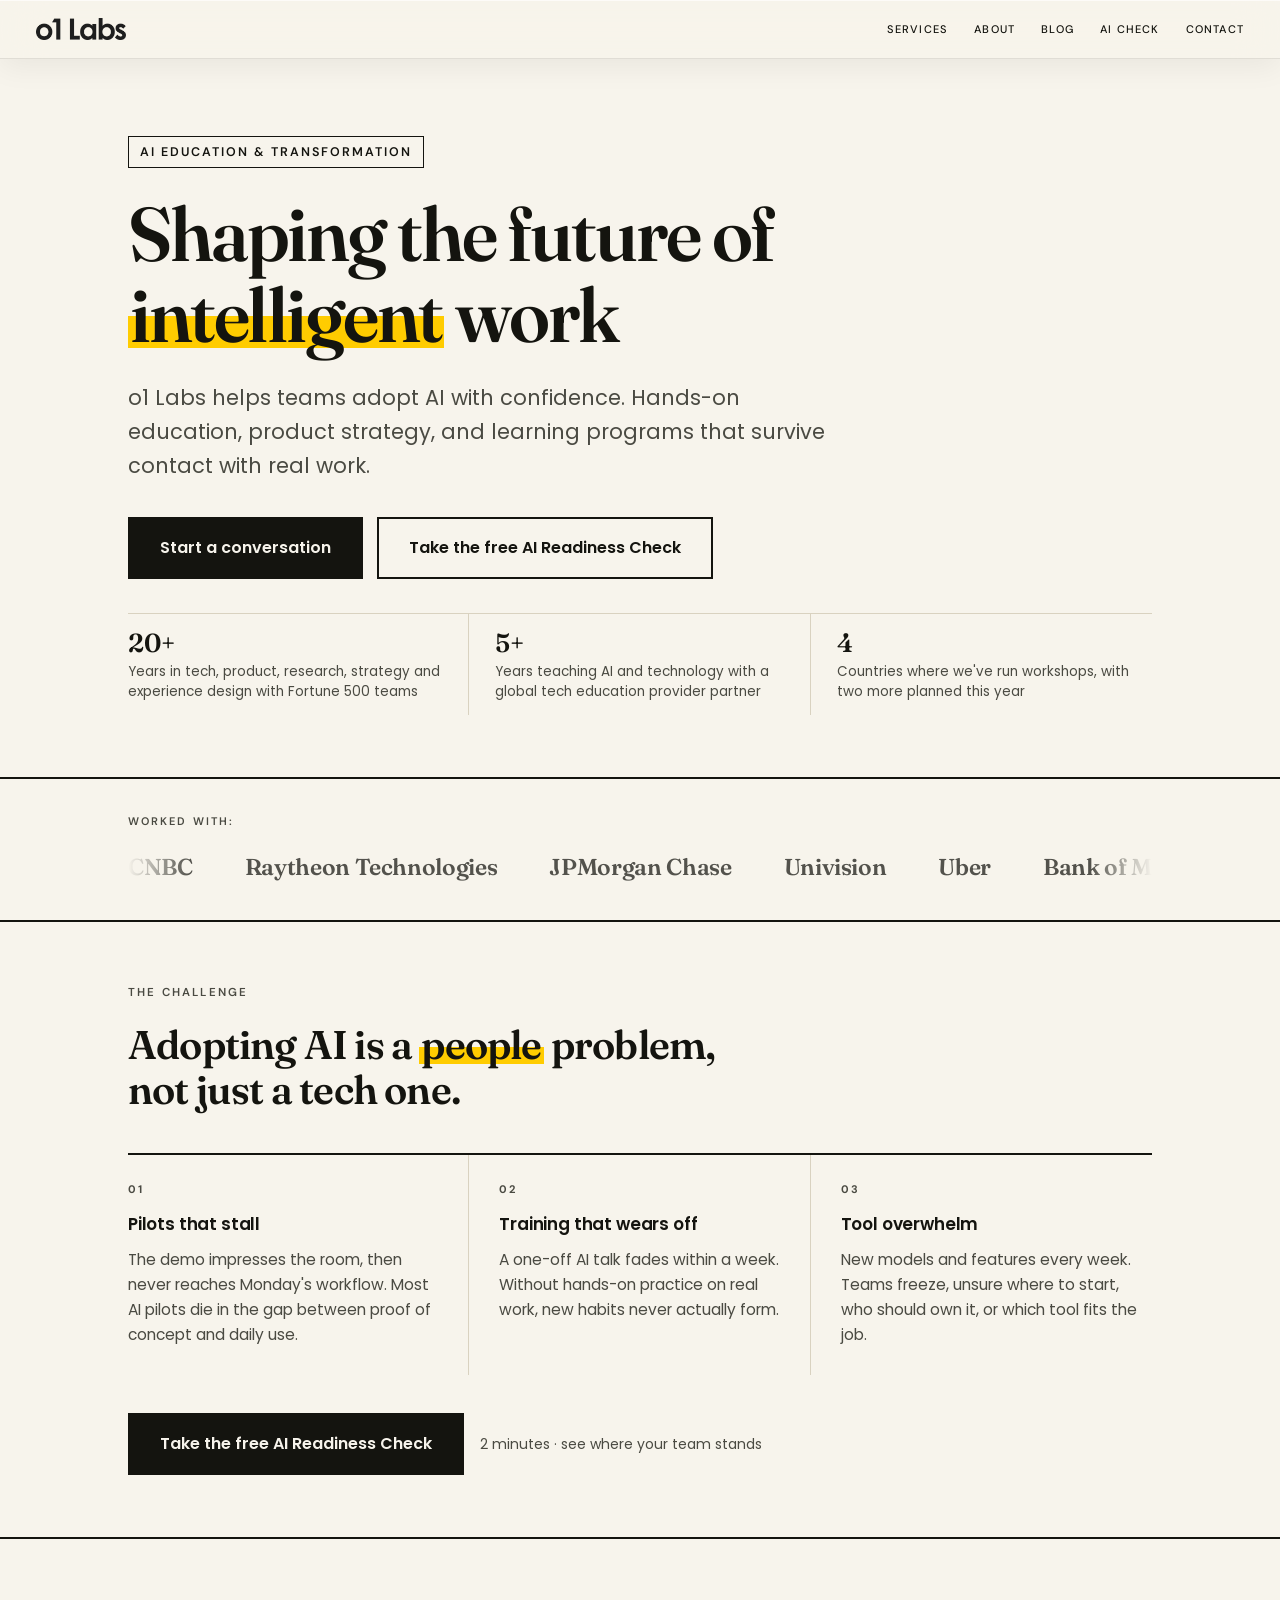
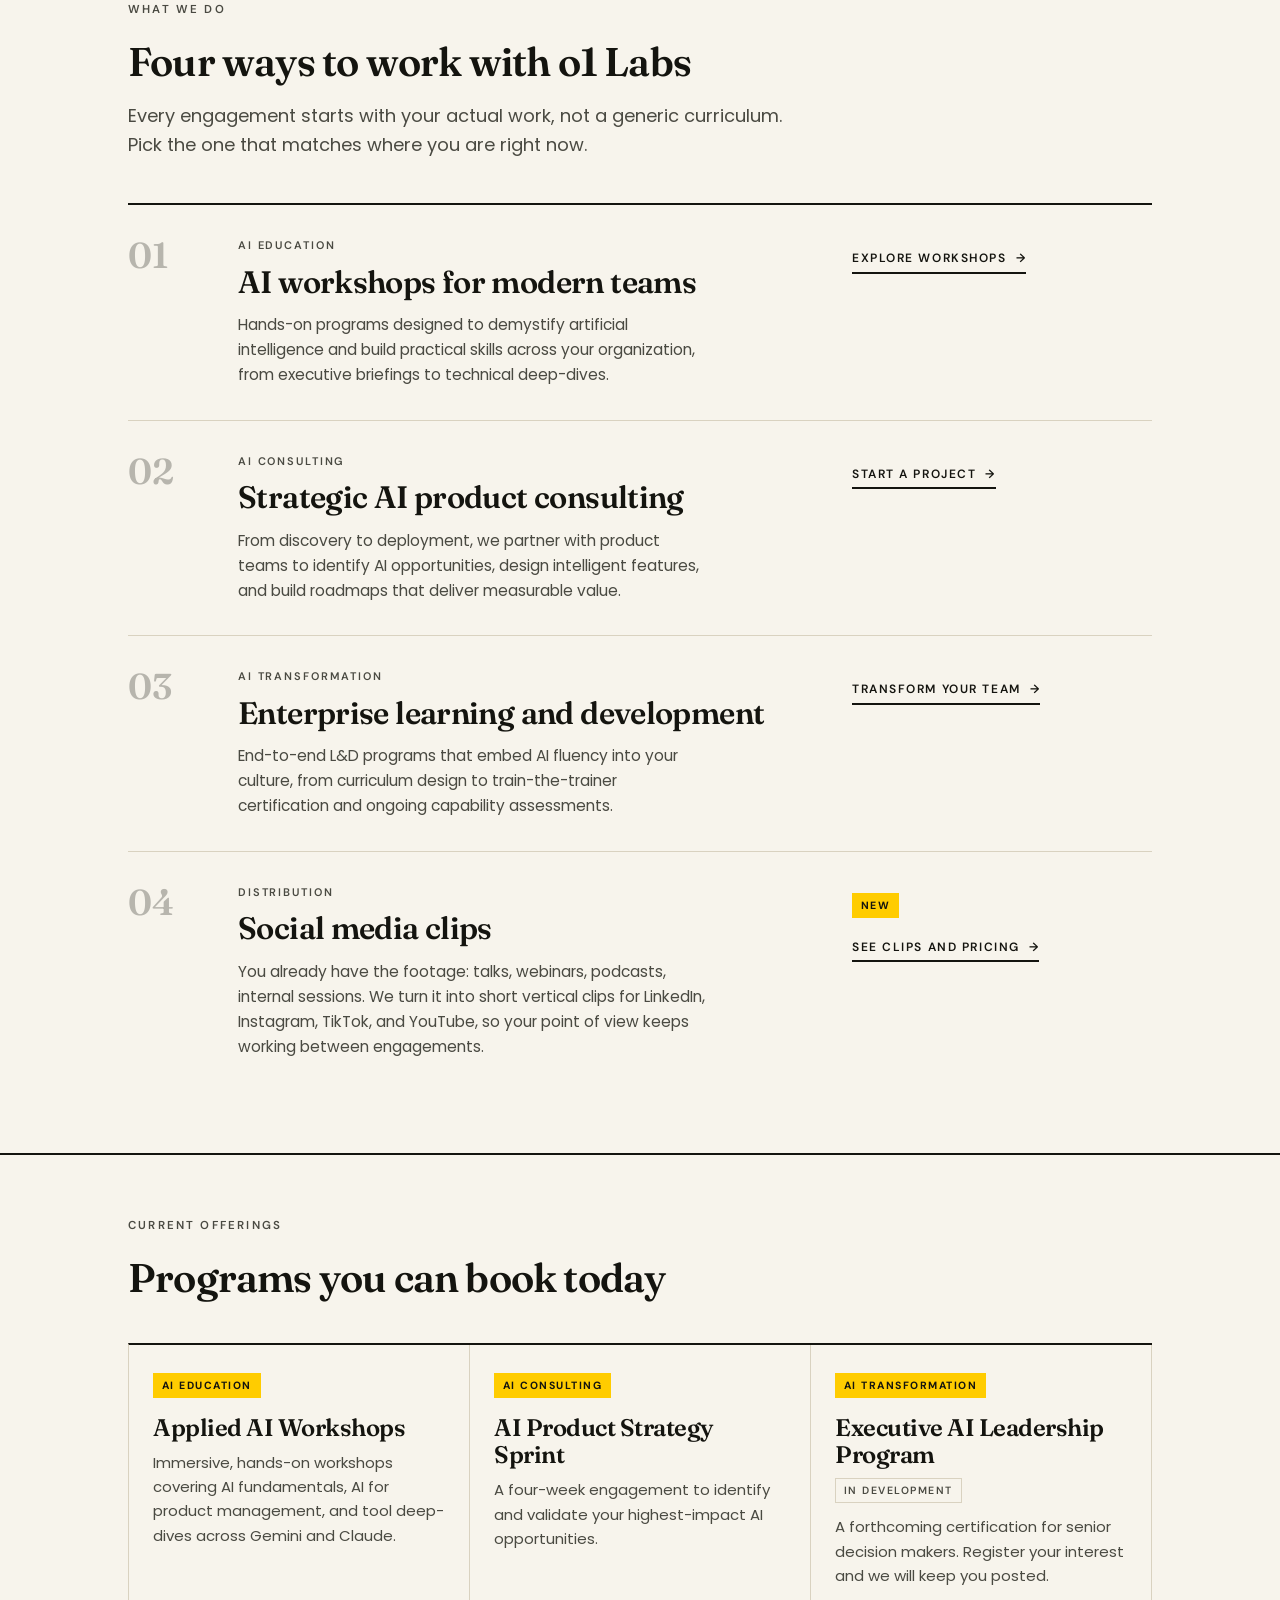
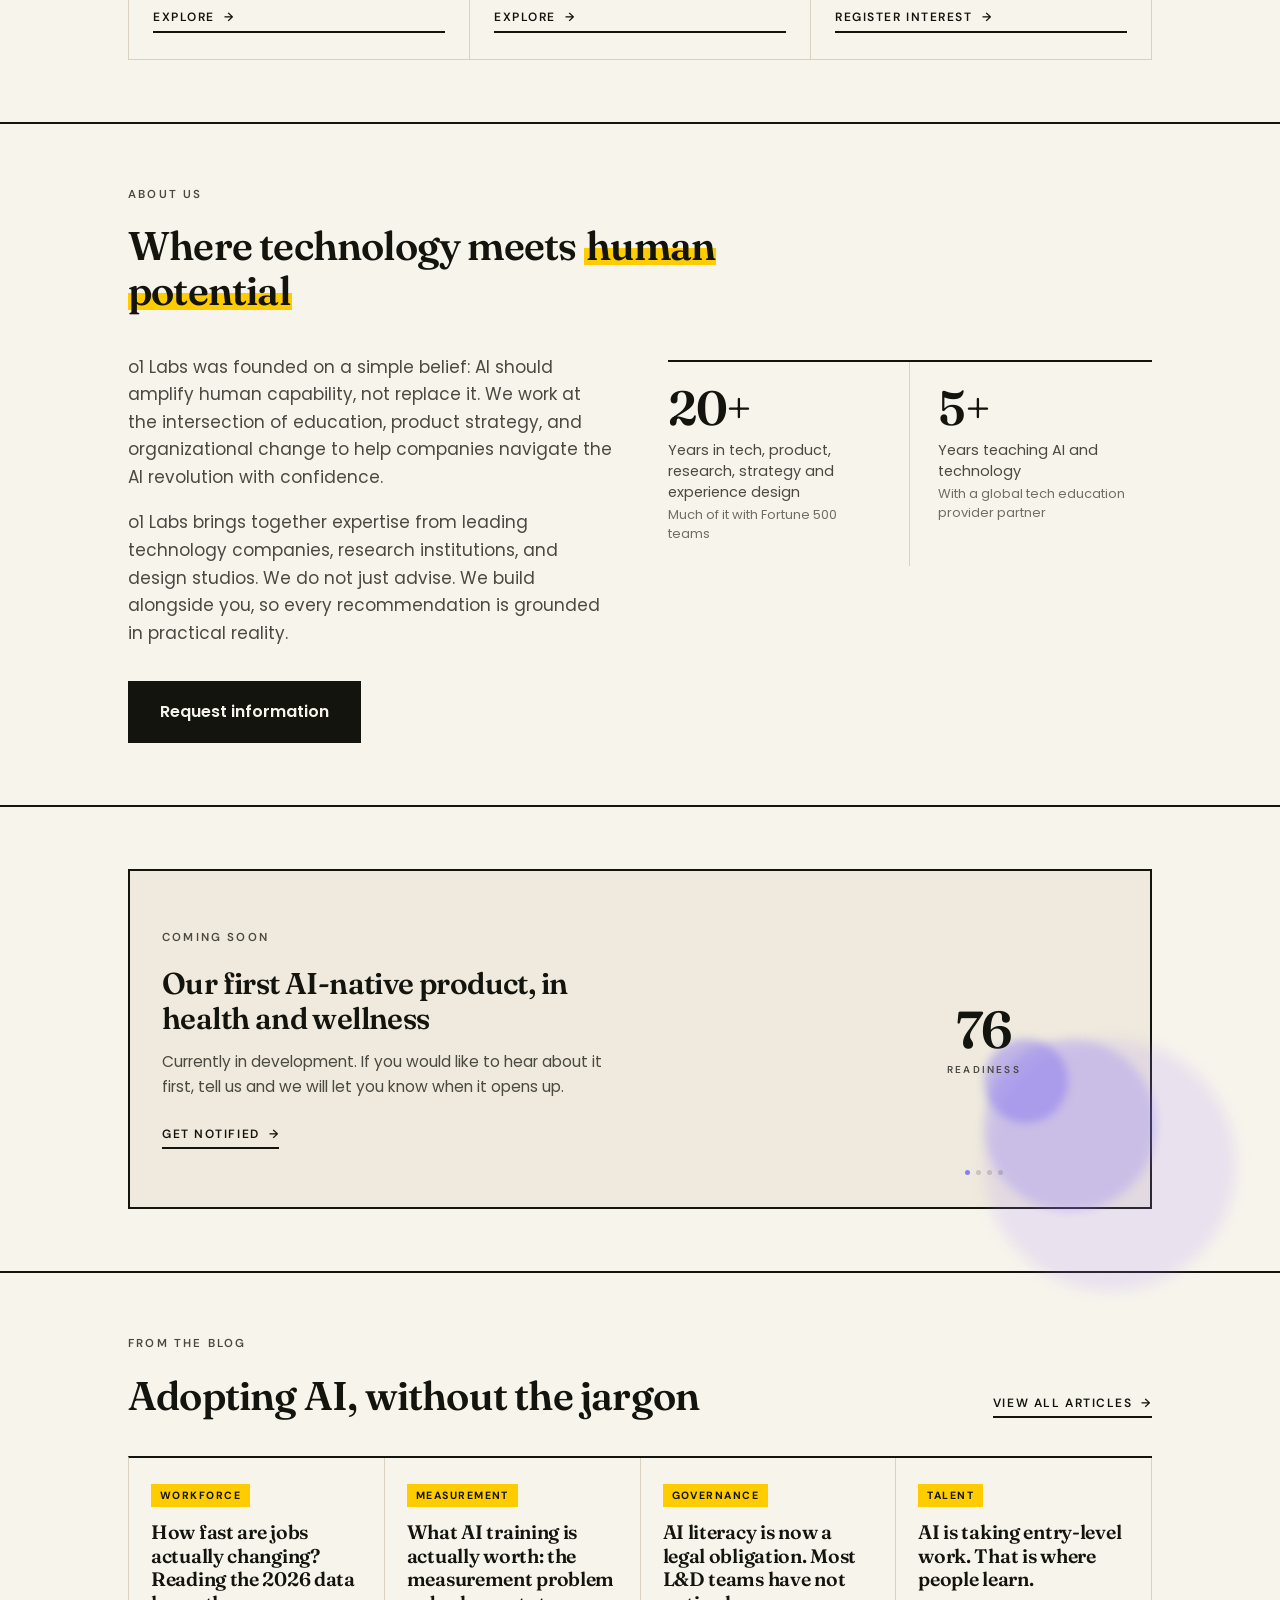
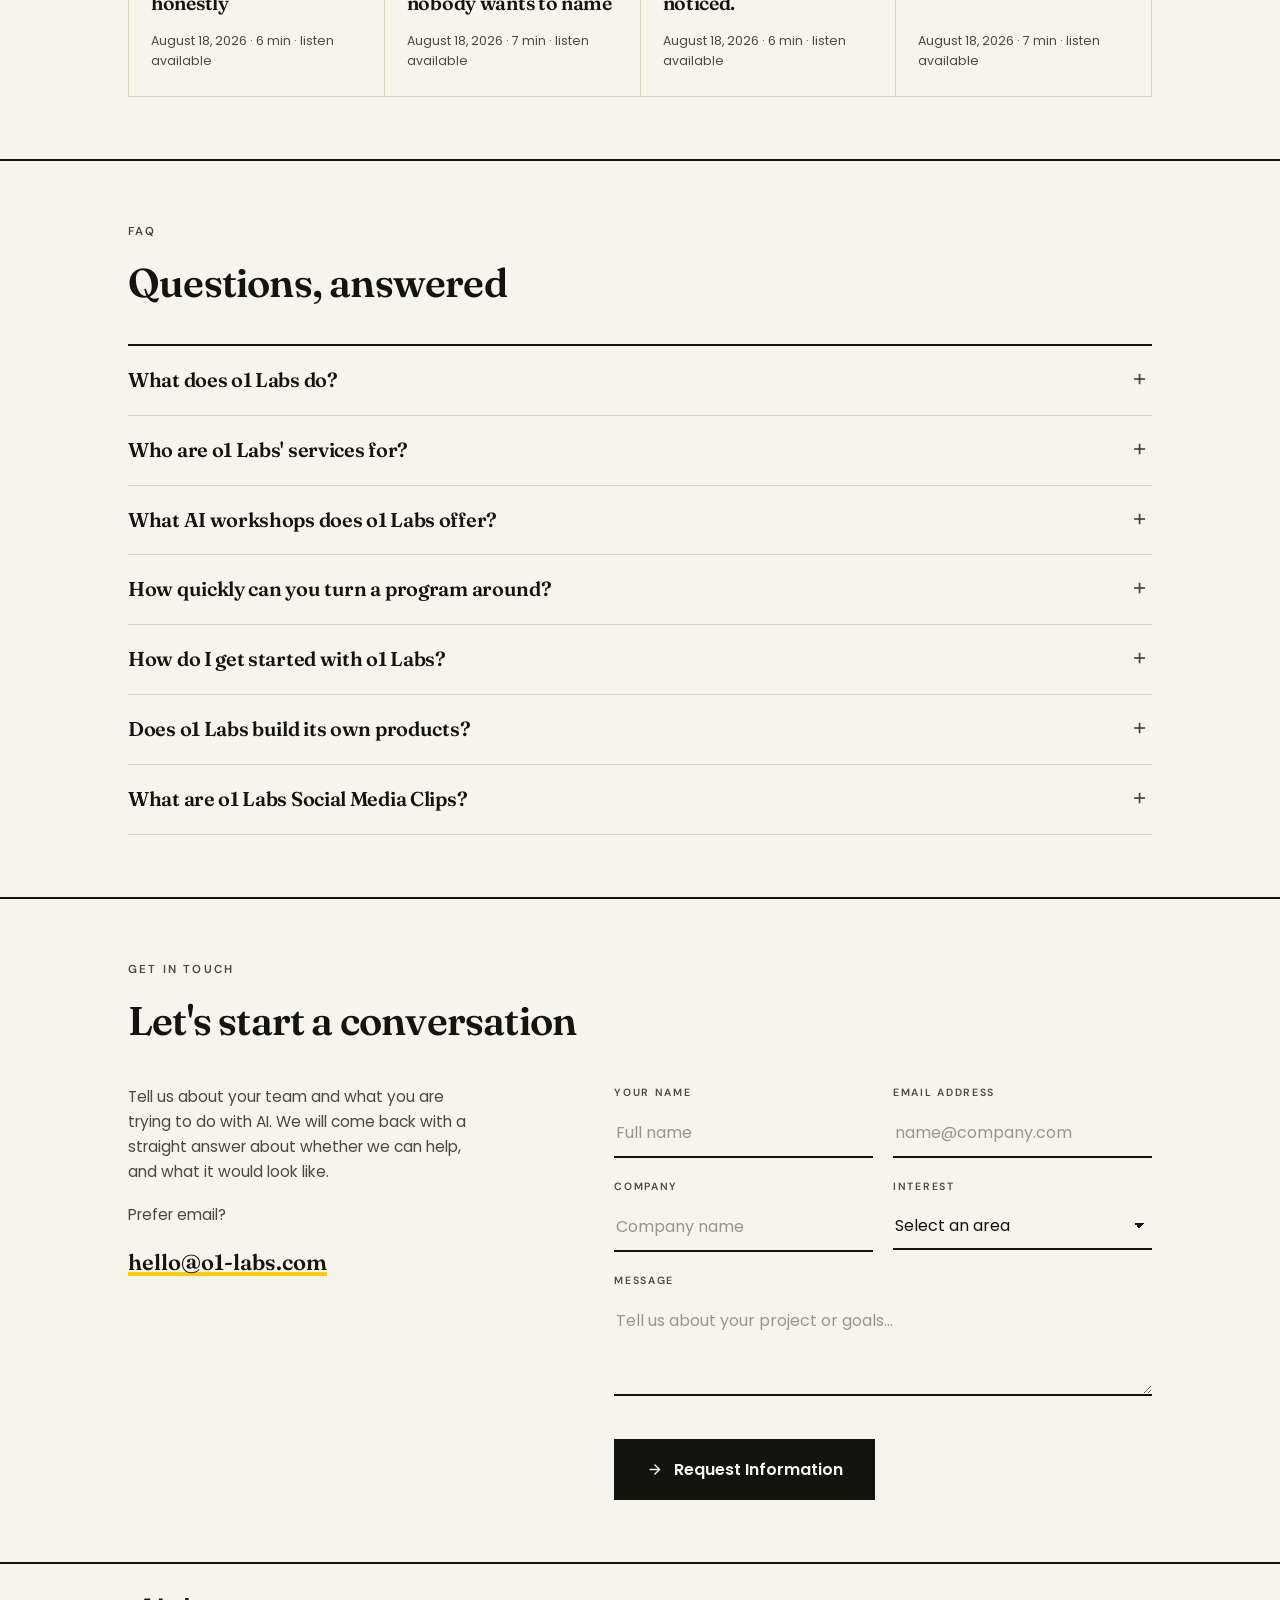
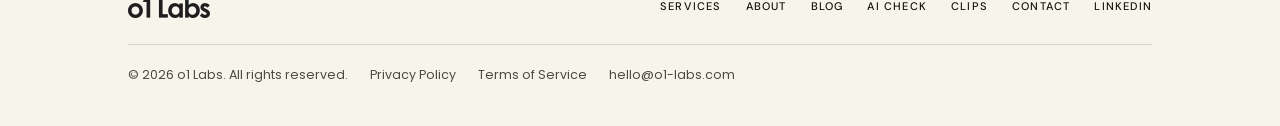
==== index.html @ 2b9ca9a5 "home: replace the progress ring with a breathing pulse Matches the reference recording: three soft c" ====
<!DOCTYPE html>
<html lang="en">
<head>
<meta charset="UTF-8">
<meta name="viewport" content="width=device-width, initial-scale=1.0">

<!-- ===== PRIMARY META ===== -->
<title>o1 Labs | AI Education, Consulting &amp; Transformation</title>
<meta name="description" content="o1 Labs helps companies adopt AI with confidence: hands-on AI education workshops, strategic product consulting, enterprise learning and development, and social media clips that build authority.">
<meta name="keywords" content="AI education, AI consulting, AI workshops, generative AI training, AI product strategy, AI transformation, enterprise L&D, AI fluency, corporate AI training, social media clips">
<meta name="author" content="o1 Labs">
<meta name="robots" content="index, follow, max-image-preview:large, max-snippet:-1">
<meta name="theme-color" content="#f7f4ec">
<link rel="canonical" href="https://o1-labs.com/">

<!-- ===== OPEN GRAPH ===== -->
<meta property="og:type" content="website">
<meta property="og:site_name" content="o1 Labs">
<meta property="og:title" content="o1 Labs | AI Education, Consulting &amp; Transformation">
<meta property="og:description" content="o1 Labs helps companies adopt AI with confidence: hands-on AI education workshops, strategic product consulting, and enterprise learning and development programs.">
<meta property="og:url" content="https://o1-labs.com/">
<meta property="og:image" content="https://o1-labs.com/og.png">
<meta property="og:image:width" content="1200">
<meta property="og:image:height" content="630">
<meta property="og:image:alt" content="o1 Labs, shaping the future of intelligent work">
<meta property="og:locale" content="en_US">

<!-- ===== TWITTER CARD ===== -->
<meta name="twitter:card" content="summary_large_image">
<meta name="twitter:title" content="o1 Labs | AI Education, Consulting &amp; Transformation">
<meta name="twitter:description" content="o1 Labs helps companies adopt AI with confidence: AI education, product consulting, and enterprise L&D.">
<meta name="twitter:image" content="https://o1-labs.com/og.png">
<meta name="twitter:image:alt" content="o1 Labs, shaping the future of intelligent work">

<!-- ===== FAVICON ===== -->
<link rel="icon" type="image/svg+xml" href="/favicon.svg">
<link rel="apple-touch-icon" href="/favicon.svg">
<link rel="author" type="text/plain" href="/humans.txt">

<!-- ===== STRUCTURED DATA (JSON-LD) ===== -->
<script type="application/ld+json">
{
  "@context": "https://schema.org",
  "@graph": [
    {
      "@type": ["Organization", "ProfessionalService"],
      "@id": "https://o1-labs.com/#organization",
      "name": "o1 Labs",
      "url": "https://o1-labs.com/",
      "logo": "https://o1-labs.com/favicon.svg",
      "description": "o1 Labs is an AI education, consulting, and transformation firm helping organizations adopt artificial intelligence with confidence through workshops, product strategy, and enterprise learning programs.",
      "slogan": "Shaping the future of intelligent work",
      "knowsAbout": ["Artificial Intelligence", "Generative AI", "AI Strategy", "AI Education", "Learning and Development", "AI Product Consulting"],
      "areaServed": "Worldwide",
      "contactPoint": {
        "@type": "ContactPoint",
        "contactType": "sales",
        "email": "hello@o1-labs.com",
        "availableLanguage": ["English"]
      }
    },
    {
      "@type": "WebSite",
      "@id": "https://o1-labs.com/#website",
      "url": "https://o1-labs.com/",
      "name": "o1 Labs",
      "publisher": { "@id": "https://o1-labs.com/#organization" },
      "inLanguage": "en"
    },
    {
      "@type": "Service",
      "name": "AI Education & Workshops",
      "serviceType": "AI training and workshops",
      "provider": { "@id": "https://o1-labs.com/#organization" },
      "description": "Hands-on programs that demystify artificial intelligence and build practical skills across an organization, from executive briefings to technical deep-dives."
    },
    {
      "@type": "Service",
      "name": "Strategic AI Product Consulting",
      "serviceType": "AI product strategy consulting",
      "provider": { "@id": "https://o1-labs.com/#organization" },
      "description": "From discovery to deployment, o1 Labs partners with product teams to identify AI opportunities, design intelligent features, and build roadmaps that deliver measurable value."
    },
    {
      "@type": "Service",
      "name": "Enterprise Learning & Development",
      "serviceType": "AI transformation and L&D",
      "provider": { "@id": "https://o1-labs.com/#organization" },
      "description": "End-to-end L&D programs that embed AI fluency into company culture, from curriculum design to train-the-trainer certification and ongoing capability assessments."
    },
    {
      "@type": "Service",
      "name": "Social Media Clips",
      "serviceType": "Short-form video editing and distribution",
      "provider": { "@id": "https://o1-labs.com/#organization" },
      "url": "https://o1-labs.com/clips/",
      "description": "Turning long-form footage a client already owns into short vertical clips for LinkedIn, Instagram, TikTok, and YouTube, so leaders stay visible between engagements."
    },
    {
      "@type": "FAQPage",
      "@id": "https://o1-labs.com/#faq",
      "mainEntity": [
        {
          "@type": "Question",
          "name": "What does o1 Labs do?",
          "acceptedAnswer": {
            "@type": "Answer",
            "text": "o1 Labs is an AI education, consulting, and transformation firm. We help companies adopt artificial intelligence with confidence through hands-on workshops, strategic AI product consulting, and enterprise learning and development programs."
          }
        },
        {
          "@type": "Question",
          "name": "Who are o1 Labs' services for?",
          "acceptedAnswer": {
            "@type": "Answer",
            "text": "We work with organizations of all sizes, from cross-functional teams new to AI through to C-suite and VP-level leaders. Our programs span beginner AI fundamentals through to leadership-level AI strategy."
          }
        },
        {
          "@type": "Question",
          "name": "What AI workshops does o1 Labs offer?",
          "acceptedAnswer": {
            "@type": "Answer",
            "text": "Offerings include hands-on Applied AI Workshops, spanning AI fundamentals, AI for product management, and tool deep-dives across Gemini and Claude, plus a four-week AI Product Strategy Sprint. An Executive AI Leadership Program for senior decision makers is currently in development."
          }
        },
        {
          "@type": "Question",
          "name": "How do I get started with o1 Labs?",
          "acceptedAnswer": {
            "@type": "Answer",
            "text": "Use the contact form on this site to tell us about your team and goals. We will follow up to scope the right education, consulting, or transformation engagement for you."
          }
        },
        {
          "@type": "Question",
          "name": "Does o1 Labs build its own products?",
          "acceptedAnswer": {
            "@type": "Answer",
            "text": "Yes. Alongside our services, o1 Labs is building its first AI-native product, in the health and wellness space. More details will be announced soon."
          }
        },
        {
          "@type": "Question",
          "name": "What are o1 Labs Social Media Clips?",
          "acceptedAnswer": {
            "@type": "Answer",
            "text": "A separate service that turns long-form footage a client already owns, such as talks, webinars, and podcasts, into short vertical clips for LinkedIn, Instagram, TikTok, and YouTube. Full details and pricing are on the Social Media Clips page."
          }
        }
      ]
    }
  ]
}
</script>

<link rel="preconnect" href="https://fonts.googleapis.com">
<link rel="preconnect" href="https://fonts.gstatic.com" crossorigin>
<link href="https://fonts.googleapis.com/css2?family=DM+Sans:opsz,wght@9..40,400;9..40,500;9..40,600&family=Fraunces:opsz,wght@9..144,400;9..144,600;9..144,700&family=Poppins:wght@400;500;600;700&display=swap" rel="stylesheet">

<style>
/* o1 Labs homepage. Same editorial system as /blog/ and /clips/:
   Fraunces for display, Poppins for text, DM Sans for the shared nav.
   Cream paper, one signal colour, hard 2px rules, no soft shadows. */

*, *::before, *::after { box-sizing: border-box; margin: 0; padding: 0; }

:root{
  --ink:#14140f; --ink-soft:#4a4a42; --paper:#f7f4ec; --paper-2:#efeadd;
  --signal:#ffcc00; --line:#d9d2c0; --rule:2px solid var(--ink); --ok:#1c7a4a; --bad:#a3261f;
  --sans:'DM Sans','Helvetica Neue',sans-serif;
  --serif:'Fraunces',Georgia,serif;
}

html{scroll-behavior:smooth}
body{background:var(--paper);color:var(--ink);font-family:Poppins,system-ui,sans-serif;
     font-size:17px;line-height:1.62;-webkit-font-smoothing:antialiased;padding-top:60px}
a{color:inherit}
img{max-width:100%;display:block}
.wrap{max-width:1080px;margin:0 auto;padding:0 28px}

/* ===== SHARED SITE NAV, identical geometry to /blog/ and /clips/ ===== */
.nav{position:fixed;top:0;left:0;right:0;z-index:100;
     padding:18px 36px;display:flex;align-items:center;justify-content:space-between;
     border-bottom:1px solid transparent;line-height:normal;
     transition:background .4s,backdrop-filter .4s,border-color .4s,box-shadow .4s,padding .4s}
.nav a,.menu-overlay a{line-height:normal}
.nav.over-light{background:rgba(247,244,236,0.72);
  -webkit-backdrop-filter:blur(20px) saturate(160%);backdrop-filter:blur(20px) saturate(160%);
  border-bottom-color:rgba(20,20,15,0.10);
  box-shadow:inset 0 1px 0 rgba(255,255,255,.6),0 8px 30px rgba(20,20,15,.06)}
.nav-logo{display:inline-flex;align-items:center;line-height:0;text-decoration:none}
.nav-logo img{height:22px;width:auto;display:block}
.nav-right{display:flex;align-items:center;gap:26px}
.nav-lang{font-family:var(--sans);font-size:11px;font-weight:500;letter-spacing:1.2px;
  text-transform:uppercase;cursor:pointer;text-decoration:none;color:var(--ink);transition:opacity .3s}
.nav-lang:hover{opacity:.6}
.nav-lang.active{opacity:.45}
.nav-icons{display:none;align-items:center;gap:18px}
.hamburger{width:22px;height:14px;display:flex;flex-direction:column;justify-content:space-between;cursor:pointer}
.hamburger span{display:block;width:100%;height:1.5px;background:var(--ink);
  transition:all .4s cubic-bezier(.16,1,.3,1)}
.hamburger.active span:nth-child(1){transform:translateY(6px) rotate(45deg)}
.hamburger.active span:nth-child(2){opacity:0}
.hamburger.active span:nth-child(3){transform:translateY(-6px) rotate(-45deg)}

.menu-overlay{position:fixed;inset:0;z-index:99;background:var(--paper);
  display:flex;flex-direction:column;padding:110px 44px 44px;
  transform:translateY(-100%);transition:transform .7s cubic-bezier(.16,1,.3,1)}
.menu-overlay.active{transform:translateY(0)}
.menu-nav-links{padding-top:8px;display:flex;flex-direction:column;gap:6px;flex:1}
.menu-nav-link{font-family:var(--serif);font-weight:400;font-size:44px;color:var(--ink);
  text-decoration:none;padding:10px 0;transition:opacity .3s;line-height:1.08;letter-spacing:-.02em}
.menu-nav-link:hover{opacity:.4}
.menu-footer-links{display:flex;gap:28px;padding-top:32px;border-top:1px solid var(--line)}
.menu-footer-link{font-family:var(--sans);font-size:10px;font-weight:500;text-transform:uppercase;
  letter-spacing:1.8px;color:var(--ink-soft);text-decoration:none;transition:opacity .3s}
.menu-footer-link:hover{opacity:.5}

@media (max-width:900px){ .nav-right .nav-lang{display:none} .nav-icons{display:flex} }
@media (max-width:768px){
  body{padding-top:56px}
  .nav{padding:16px 22px}
  .menu-overlay{padding:100px 28px 28px}
  .menu-nav-link{font-size:34px}
}

/* ===== SHARED TYPE AND SECTION FRAME ===== */
section{padding:62px 0;border-bottom:var(--rule)}
section[id]{scroll-margin-top:76px}
h1{font-family:var(--serif);font-weight:600;font-size:clamp(38px,6.6vw,76px);
   line-height:1.06;letter-spacing:-.028em;max-width:15ch}
h1 mark{background:linear-gradient(transparent 52%,var(--signal) 52%,var(--signal) 86%,transparent 86%);
  color:inherit;padding:0 2px}
h2{font-family:var(--serif);font-weight:600;font-size:clamp(26px,3.5vw,40px);
   line-height:1.12;letter-spacing:-.02em;max-width:22ch}
h2 mark{background:linear-gradient(transparent 56%,var(--signal) 56%,var(--signal) 90%,transparent 90%);
  color:inherit;padding:0 2px}
h3{font-size:17px;font-weight:600;letter-spacing:-.01em}
.kicker{display:inline-block;font-family:var(--sans);font-size:12.5px;letter-spacing:.16em;
  text-transform:uppercase;font-weight:600;border:1.5px solid var(--ink);padding:5px 11px;margin-bottom:26px}
.eyebrow{font-family:var(--sans);font-size:11.5px;letter-spacing:.19em;text-transform:uppercase;
  font-weight:600;color:var(--ink-soft);display:block;margin-bottom:20px}
.lede{margin-top:16px;max-width:62ch;color:var(--ink-soft);font-size:18px}
.sub{margin-top:24px;font-size:clamp(17.5px,2vw,21px);max-width:56ch;color:var(--ink-soft)}
.microcopy{font-size:14px;color:var(--ink-soft)}

.btn{display:inline-block;background:var(--ink);color:var(--paper);font-weight:600;font-size:16px;
  padding:16px 30px;text-decoration:none;border:2px solid var(--ink);transition:.14s;cursor:pointer;
  font-family:Poppins,system-ui,sans-serif}
.btn:hover{background:var(--signal);color:var(--ink)}
.btn-ghost{background:transparent;color:var(--ink)}
.btn-ghost:hover{background:var(--ink);color:var(--paper)}
.cta-row{margin-top:34px;display:flex;flex-wrap:wrap;gap:14px;align-items:center}
.arrowlink{display:inline-flex;align-items:center;gap:9px;font-family:var(--sans);font-size:12px;
  font-weight:600;letter-spacing:.13em;text-transform:uppercase;text-decoration:none;
  border-bottom:2px solid var(--ink);padding-bottom:3px;transition:.15s}
.arrowlink:hover{color:var(--ink-soft);border-bottom-color:var(--signal)}
.arrowlink span.ar{transition:transform .18s}
.arrowlink:hover span.ar{transform:translateX(4px)}

/* ===== HERO ===== */
.hero{padding:76px 0 62px;border-bottom:var(--rule)}
.hero .sub{margin-top:26px}
.hero-meta{margin-top:34px;display:flex;flex-wrap:wrap;gap:0;border-top:1px solid var(--line)}
.hero-meta div{flex:1 1 200px;padding:16px 26px 14px;border-right:1px solid var(--line)}
.hero-meta div:first-child{padding-left:0}
.hero-meta div:last-child{border-right:0;padding-right:0}
.hero-meta b{display:block;font-family:var(--serif);font-size:26px;font-weight:600;line-height:1}
.hero-meta span{display:block;margin-top:6px;font-size:13.5px;color:var(--ink-soft);line-height:1.45}

/* ===== LOGO MARQUEE ===== */
.logos{padding:34px 0;border-bottom:var(--rule);overflow:hidden}
.logos-label{font-family:var(--sans);font-size:11px;letter-spacing:.19em;text-transform:uppercase;
  font-weight:600;color:var(--ink-soft);margin-bottom:18px}
.logos-marquee{overflow:hidden;position:relative;
  -webkit-mask-image:linear-gradient(90deg,transparent,#000 6%,#000 94%,transparent);
  mask-image:linear-gradient(90deg,transparent,#000 6%,#000 94%,transparent)}
.logos-track{display:flex;gap:52px;width:max-content;animation:marquee 42s linear infinite}
.logos:hover .logos-track{animation-play-state:paused}
.logo-item{font-family:var(--serif);font-size:23px;font-weight:600;letter-spacing:-.015em;
  white-space:nowrap;color:var(--ink);opacity:.72}
@keyframes marquee{from{transform:translateX(0)}to{transform:translateX(-50%)}}
@media (prefers-reduced-motion:reduce){ .logos-track{animation:none} }

/* ===== THE CHALLENGE ===== */
.prob-grid{display:grid;grid-template-columns:repeat(3,1fr);margin-top:40px;border-top:var(--rule)}
.prob{padding:26px 30px 28px;border-right:1px solid var(--line)}
.prob:first-child{padding-left:0}
.prob:last-child{border-right:0;padding-right:0}
.prob-num{font-family:var(--sans);font-size:11px;font-weight:700;letter-spacing:.18em;
  color:var(--ink-soft);margin-bottom:12px}
.prob h3{margin-bottom:9px}
.prob p{font-size:15.5px;color:var(--ink-soft)}
.prob-cta{margin-top:38px;display:flex;flex-wrap:wrap;gap:16px;align-items:center}
@media (max-width:860px){ .prob-grid{grid-template-columns:1fr} .prob{border-right:0;border-bottom:1px solid var(--line)} .prob:last-child{border-bottom:0} }

/* ===== SERVICES, numbered editorial rows ===== */
.svc-list{margin-top:44px;border-top:var(--rule)}
.svc{display:grid;grid-template-columns:82px 1fr 300px;gap:28px;align-items:start;
  padding:32px 0;border-bottom:1px solid var(--line);transition:background .18s}
.svc:last-child{border-bottom:0}
.svc:hover{background:var(--paper-2)}
.svc-num{font-family:var(--serif);font-size:36px;font-weight:600;line-height:1;color:var(--ink);opacity:.28}
.svc-tag{font-family:var(--sans);font-size:11px;font-weight:600;letter-spacing:.17em;
  text-transform:uppercase;color:var(--ink-soft);margin-bottom:10px}
.svc h3{font-family:var(--serif);font-size:clamp(23px,2.6vw,31px);font-weight:600;
  line-height:1.14;letter-spacing:-.02em;margin-bottom:12px}
.svc p{font-size:15.5px;color:var(--ink-soft);max-width:52ch}
.svc-right{padding-top:6px}
.svc-badge{display:inline-block;background:var(--signal);font-family:var(--sans);font-size:10.5px;
  font-weight:700;letter-spacing:.14em;text-transform:uppercase;padding:4px 9px;margin-bottom:14px}
@media (max-width:900px){
  .svc{grid-template-columns:56px 1fr;gap:18px}
  .svc-right{grid-column:2;padding-top:14px}
  .svc-num{font-size:28px}
}

/* ===== CURRENT OFFERINGS ===== */
.offers{display:grid;grid-template-columns:repeat(3,1fr);margin-top:42px;border-top:var(--rule);
  border-left:1px solid var(--line)}
.offer{padding:28px 24px 26px;border-right:1px solid var(--line);border-bottom:1px solid var(--line);
  display:flex;flex-direction:column}
.offer-cat{display:inline-block;align-self:flex-start;background:var(--signal);font-family:var(--sans);
  font-size:10.5px;font-weight:700;letter-spacing:.14em;text-transform:uppercase;padding:4px 9px;margin-bottom:16px}
.offer h3{font-family:var(--serif);font-size:24px;font-weight:600;line-height:1.14;
  letter-spacing:-.02em;margin-bottom:10px}
.offer-status{font-family:var(--sans);font-size:10.5px;font-weight:600;letter-spacing:.14em;
  text-transform:uppercase;color:var(--ink-soft);border:1.5px solid var(--line);
  padding:3px 8px;align-self:flex-start;margin-bottom:12px}
.offer p{font-size:15px;color:var(--ink-soft);flex:1;margin-bottom:20px}
@media (max-width:900px){ .offers{grid-template-columns:1fr} }

/* coming soon: breathing pulse with live metrics */
.tease-visual{display:flex;justify-content:flex-end}
.orb{position:relative;width:268px;height:268px;display:grid;place-items:center;isolation:isolate}
.breath{position:absolute;left:50%;top:50%;border-radius:50%;pointer-events:none;
  will-change:transform,opacity}
.b1{width:252px;height:252px;background:rgba(167,139,250,.17);filter:blur(7px);
  animation:breathe 5.6s ease-in-out infinite}
.b2{width:172px;height:172px;background:rgba(139,124,246,.28);filter:blur(5px);
  animation:breathe 5.6s ease-in-out .16s infinite}
.b3{width:84px;height:84px;background:rgba(124,104,242,.40);filter:blur(4px);
  animation:breatheCore 5.6s ease-in-out .32s infinite}
.orb-read{position:relative;z-index:2;text-align:center;line-height:1;
  transition:opacity .42s ease, transform .42s ease}
.orb-read.swap{opacity:0;transform:translateY(7px)}
.orb-read b{display:block;font-family:var(--serif);font-weight:600;letter-spacing:-.03em;color:var(--ink);
  font-size:52px;white-space:nowrap}
.orb-read span{display:block;margin-top:10px;font-family:var(--sans);font-size:10px;font-weight:600;
  letter-spacing:.22em;text-transform:uppercase;color:var(--ink-soft);white-space:nowrap}
.orb-dots{position:absolute;z-index:2;bottom:-2px;left:50%;transform:translateX(-50%);display:flex;gap:6px}
.orb-dots i{width:5px;height:5px;border-radius:50%;background:rgba(20,20,15,.16);transition:background .35s ease}
.orb-dots i.on{background:#8b7cf6}
@keyframes breathe{
  0%,100%{transform:translate(-50%,-50%) scale(.70);opacity:.72}
  45%{transform:translate(-50%,-50%) scale(1);opacity:1}
}
@keyframes breatheCore{
  0%,100%{transform:translate(-50%,-50%) scale(.16);opacity:.85}
  45%{transform:translate(-50%,-50%) scale(1);opacity:1}
}
@media (max-width:900px){ .tease-visual{justify-content:center} }
@media (prefers-reduced-motion:reduce){
  .breath{animation:none;transform:translate(-50%,-50%) scale(.92)}
  .orb-read{transition:none}
}

/* ===== ABOUT ===== */
.about-grid{display:grid;grid-template-columns:1fr 1fr;gap:56px;margin-top:40px;align-items:start}
.about-grid p{color:var(--ink-soft);margin-bottom:18px}
.stat-row{display:grid;grid-template-columns:1fr 1fr;gap:0;margin-top:6px;border-top:var(--rule)}
.stat{padding:22px 28px;border-right:1px solid var(--line)}
.stat:first-child{padding-left:0}
.stat:last-child{border-right:0;padding-right:0}
.stat b{display:block;font-family:var(--serif);font-size:48px;font-weight:600;line-height:1;letter-spacing:-.03em}
.stat span{display:block;margin-top:8px;font-size:14.5px;color:var(--ink-soft);line-height:1.45}
.stat span i{font-style:normal;display:block;font-size:13px;opacity:.78;margin-top:3px}
@media (max-width:900px){ .about-grid{grid-template-columns:1fr;gap:34px} }

/* ===== COMING SOON ===== */
.tease{display:grid;grid-template-columns:1fr 300px;gap:44px;align-items:center;
  border:var(--rule);background:var(--paper-2);padding:34px 32px}
.tease h3{font-family:var(--serif);font-size:clamp(22px,2.6vw,30px);font-weight:600;
  line-height:1.16;letter-spacing:-.02em;margin-bottom:12px;max-width:24ch}
.tease p{color:var(--ink-soft);font-size:15.5px;margin-bottom:20px;max-width:52ch}
.tease img{margin-left:auto}
@media (max-width:900px){ .tease{grid-template-columns:1fr;gap:26px} .tease img{margin:0 auto} }

/* ===== INSIGHTS ===== */
.ins-head{display:flex;justify-content:space-between;align-items:flex-end;gap:24px;flex-wrap:wrap}
.ins-grid{display:grid;grid-template-columns:repeat(4,1fr);margin-top:38px;border-top:var(--rule);
  border-left:1px solid var(--line)}
.ins-card{padding:26px 22px 24px;border-right:1px solid var(--line);border-bottom:1px solid var(--line);
  text-decoration:none;display:flex;flex-direction:column;transition:background .18s}
.ins-card:hover{background:var(--paper-2)}
.ins-cat{display:inline-block;align-self:flex-start;background:var(--signal);font-family:var(--sans);
  font-size:10.5px;font-weight:700;letter-spacing:.14em;text-transform:uppercase;padding:3px 9px;margin-bottom:14px}
.ins-title{font-family:var(--serif);font-size:19.5px;font-weight:600;line-height:1.2;
  letter-spacing:-.015em;flex:1;margin-bottom:16px}
.ins-meta{font-size:12.5px;color:var(--ink-soft)}
@media (max-width:1000px){ .ins-grid{grid-template-columns:repeat(2,1fr)} }
@media (max-width:640px){ .ins-grid{grid-template-columns:1fr} }

/* ===== FAQ ===== */
.faq-wrap{margin-top:38px;border-top:var(--rule)}
.faq-item{border-bottom:1px solid var(--line)}
.faq-q{list-style:none;cursor:pointer;padding:22px 44px 22px 0;position:relative;
  font-family:var(--serif);font-size:20px;font-weight:600;line-height:1.24;letter-spacing:-.015em}
.faq-q::-webkit-details-marker{display:none}
.faq-q::after{content:"+";position:absolute;right:6px;top:20px;font-family:var(--sans);
  font-size:24px;font-weight:400;line-height:1;color:var(--ink-soft);transition:transform .25s}
.faq-item[open] .faq-q::after{transform:rotate(45deg)}
.faq-item[open] .faq-q{color:var(--ink)}
.faq-a{padding:0 44px 24px 0;font-size:16px;color:var(--ink-soft);max-width:72ch}

/* ===== CONTACT ===== */
.contact-grid{display:grid;grid-template-columns:1fr 1.25fr;gap:56px;margin-top:40px;align-items:start}
.contact-aside p{color:var(--ink-soft);font-size:15.5px;margin-bottom:18px;max-width:38ch}
.contact-aside a.mail{font-family:var(--serif);font-size:22px;font-weight:600;text-decoration:none;
  background:linear-gradient(transparent 86%,var(--signal) 86%)}
.form-row{display:grid;gap:20px;margin-bottom:20px}
.form-row.double{grid-template-columns:1fr 1fr}
.form-label{display:block;font-family:var(--sans);font-size:10.5px;font-weight:600;letter-spacing:.16em;
  text-transform:uppercase;color:var(--ink-soft);margin-bottom:8px}
.form-input,.form-select,.form-textarea{width:100%;background:transparent;border:0;
  border-bottom:2px solid var(--ink);padding:11px 2px;font-family:Poppins,system-ui,sans-serif;
  font-size:16px;color:var(--ink);border-radius:0;transition:border-color .2s,background .2s}
.form-input::placeholder,.form-textarea::placeholder{color:var(--ink-soft);opacity:.55}
.form-input:focus,.form-select:focus,.form-textarea:focus{outline:none;border-bottom-color:var(--signal);
  background:var(--paper-2)}
.form-select{appearance:none;-webkit-appearance:none;cursor:pointer;
  background-image:linear-gradient(45deg,transparent 50%,var(--ink) 50%),linear-gradient(135deg,var(--ink) 50%,transparent 50%);
  background-position:calc(100% - 13px) 20px,calc(100% - 8px) 20px;background-size:5px 5px,5px 5px;
  background-repeat:no-repeat;padding-right:28px}
.form-textarea{resize:vertical;min-height:96px}
.hp{position:absolute;left:-9999px;width:1px;height:1px;overflow:hidden}
.form-status{font-size:14.5px;margin-bottom:14px;min-height:1px}
.form-status.success{color:var(--ok)}
.form-status.error{color:var(--bad)}
.form-submit-btn{display:inline-flex;align-items:center;gap:11px;background:var(--ink);color:var(--paper);
  font-family:Poppins,system-ui,sans-serif;font-weight:600;font-size:16px;padding:16px 30px;
  border:2px solid var(--ink);cursor:pointer;transition:.14s}
.form-submit-btn:hover{background:var(--signal);color:var(--ink)}
.form-submit-btn[disabled]{opacity:.45;cursor:not-allowed}
.form-submit-btn svg{width:17px;height:17px;fill:none;stroke:currentColor;stroke-width:2}
@media (max-width:900px){ .contact-grid{grid-template-columns:1fr;gap:34px} .form-row.double{grid-template-columns:1fr} }

/* ===== FOOTER ===== */
footer{padding:34px 0 40px;font-size:14px;color:var(--ink-soft)}
.foot-top{display:flex;justify-content:space-between;align-items:flex-start;gap:24px;flex-wrap:wrap}
.foot-logo{display:inline-flex;align-items:center;line-height:0;text-decoration:none}
.foot-logo img{height:20px;width:auto;display:block}
.foot-nav{display:flex;gap:24px;flex-wrap:wrap}
.foot-nav a{font-family:var(--sans);font-size:11px;font-weight:500;letter-spacing:1.2px;
  text-transform:uppercase;text-decoration:none;color:var(--ink);transition:opacity .3s}
.foot-nav a:hover{opacity:.55}
.foot-legal{margin-top:26px;padding-top:20px;border-top:1px solid var(--line);
  display:flex;gap:22px;flex-wrap:wrap;font-size:12.5px}
.foot-legal a{text-decoration:none;color:var(--ink-soft)}
.foot-legal a:hover{color:var(--ink)}

/* reveal on scroll */
.fade-in{opacity:0;transform:translateY(16px);transition:opacity .7s ease,transform .7s cubic-bezier(.16,1,.3,1)}
.fade-in.visible{opacity:1;transform:none}
@media (prefers-reduced-motion:reduce){ .fade-in{opacity:1;transform:none;transition:none} }
</style>
</head>

<body>

<nav class="nav over-light" id="mainNav">
  <a href="/" class="nav-logo" aria-label="o1 Labs, home"><img src="/o1-labs-logo.png" alt="o1 Labs"></a>
  <div class="nav-right">
    <a href="#services" class="nav-lang">Services</a>
    <a href="#about" class="nav-lang">About</a>
    <a href="/blog/" class="nav-lang">Blog</a>
    <a href="/ai-readiness/" class="nav-lang">AI Check</a>
    <a href="#contact" class="nav-lang">Contact</a>
    <div class="nav-icons">
      <div class="hamburger" id="hamburger" onclick="toggleMenu()">
        <span></span><span></span><span></span>
      </div>
    </div>
  </div>
</nav>

<div class="menu-overlay" id="menuOverlay">
  <div class="menu-nav-links">
    <a href="#services" class="menu-nav-link" onclick="toggleMenu()">Services</a>
    <a href="#about" class="menu-nav-link" onclick="toggleMenu()">About</a>
    <a href="/blog/" class="menu-nav-link">Blog</a>
    <a href="/ai-readiness/" class="menu-nav-link">AI Readiness Check</a>
    <a href="/clips/" class="menu-nav-link">Social Media Clips</a>
    <a href="#faq" class="menu-nav-link" onclick="toggleMenu()">FAQ</a>
    <a href="#contact" class="menu-nav-link" onclick="toggleMenu()">Contact</a>
  </div>
  <div class="menu-footer-links">
    <a href="https://www.linkedin.com/in/freddyalcantara/" class="menu-footer-link">LinkedIn</a>
    <a href="/privacy" class="menu-footer-link">Privacy</a>
    <a href="/terms" class="menu-footer-link">Terms</a>
  </div>
</div>

<main>

<!-- ===== HERO ===== -->
<section class="hero">
  <div class="wrap">
    <span class="kicker">AI Education &amp; Transformation</span>
    <h1>Shaping the future of <mark>intelligent</mark> work</h1>
    <p class="sub">o1 Labs helps teams adopt AI with confidence. Hands-on education, product strategy, and
      learning programs that survive contact with real work.</p>
    <div class="cta-row">
      <a href="#contact" class="btn">Start a conversation</a>
      <a href="/ai-readiness/" class="btn btn-ghost">Take the free AI Readiness Check</a>
    </div>
    <div class="hero-meta">
      <div><b>20+</b><span>Years in tech, product, research, strategy and experience design with Fortune 500 teams</span></div>
      <div><b>5+</b><span>Years teaching AI and technology with a global tech education provider partner</span></div>
      <div><b>4</b><span>Countries where we've run workshops, with two more planned this year</span></div>
    </div>
  </div>
</section>

<!-- ===== WORKED WITH ===== -->
<section class="logos" aria-label="Organizations o1 Labs has worked with">
  <div class="wrap">
    <div class="logos-label">Worked with:</div>
    <div class="logos-marquee">
      <div class="logos-track">
        <span class="logo-item">CNBC</span>
        <span class="logo-item">Raytheon Technologies</span>
        <span class="logo-item">JPMorgan Chase</span>
        <span class="logo-item">Univision</span>
        <span class="logo-item">Uber</span>
        <span class="logo-item">Bank of Montreal</span>
        <span class="logo-item">Ila Bank</span>
        <span class="logo-item">Early Riser</span>
        <span class="logo-item">General Assembly</span>
        <span class="logo-item" aria-hidden="true">CNBC</span>
        <span class="logo-item" aria-hidden="true">Raytheon Technologies</span>
        <span class="logo-item" aria-hidden="true">JPMorgan Chase</span>
        <span class="logo-item" aria-hidden="true">Univision</span>
        <span class="logo-item" aria-hidden="true">Uber</span>
        <span class="logo-item" aria-hidden="true">Bank of Montreal</span>
        <span class="logo-item" aria-hidden="true">Ila Bank</span>
        <span class="logo-item" aria-hidden="true">Early Riser</span>
        <span class="logo-item" aria-hidden="true">General Assembly</span>
      </div>
    </div>
  </div>
</section>

<!-- ===== THE CHALLENGE ===== -->
<section id="why">
  <div class="wrap">
    <div class="fade-in">
      <span class="eyebrow">The challenge</span>
      <h2>Adopting AI is a <mark>people</mark> problem, not just a tech one.</h2>
    </div>
    <div class="prob-grid">
      <div class="prob fade-in">
        <div class="prob-num">01</div>
        <h3>Pilots that stall</h3>
        <p>The demo impresses the room, then never reaches Monday's workflow. Most AI pilots die in the gap
          between proof of concept and daily use.</p>
      </div>
      <div class="prob fade-in">
        <div class="prob-num">02</div>
        <h3>Training that wears off</h3>
        <p>A one-off AI talk fades within a week. Without hands-on practice on real work, new habits never
          actually form.</p>
      </div>
      <div class="prob fade-in">
        <div class="prob-num">03</div>
        <h3>Tool overwhelm</h3>
        <p>New models and features every week. Teams freeze, unsure where to start, who should own it, or
          which tool fits the job.</p>
      </div>
    </div>
    <div class="prob-cta fade-in">
      <a href="/ai-readiness/" class="btn">Take the free AI Readiness Check</a>
      <span class="microcopy">2 minutes &middot; see where your team stands</span>
    </div>
  </div>
</section>

<!-- ===== SERVICES ===== -->
<section id="services">
  <div class="wrap">
    <div class="fade-in">
      <span class="eyebrow">What we do</span>
      <h2>Four ways to work with o1 Labs</h2>
      <p class="lede">Every engagement starts with your actual work, not a generic curriculum. Pick the one that
        matches where you are right now.</p>
    </div>

    <div class="svc-list">
      <div class="svc fade-in">
        <div class="svc-num">01</div>
        <div>
          <div class="svc-tag">AI Education</div>
          <h3>AI workshops for modern teams</h3>
          <p>Hands-on programs designed to demystify artificial intelligence and build practical skills across
            your organization, from executive briefings to technical deep-dives.</p>
        </div>
        <div class="svc-right">
          <a href="#contact" class="arrowlink">Explore workshops <span class="ar">&rarr;</span></a>
        </div>
      </div>

      <div class="svc fade-in">
        <div class="svc-num">02</div>
        <div>
          <div class="svc-tag">AI Consulting</div>
          <h3>Strategic AI product consulting</h3>
          <p>From discovery to deployment, we partner with product teams to identify AI opportunities, design
            intelligent features, and build roadmaps that deliver measurable value.</p>
        </div>
        <div class="svc-right">
          <a href="#contact" class="arrowlink">Start a project <span class="ar">&rarr;</span></a>
        </div>
      </div>

      <div class="svc fade-in">
        <div class="svc-num">03</div>
        <div>
          <div class="svc-tag">AI Transformation</div>
          <h3>Enterprise learning and development</h3>
          <p>End-to-end L&amp;D programs that embed AI fluency into your culture, from curriculum design to
            train-the-trainer certification and ongoing capability assessments.</p>
        </div>
        <div class="svc-right">
          <a href="#contact" class="arrowlink">Transform your team <span class="ar">&rarr;</span></a>
        </div>
      </div>

      <div class="svc fade-in">
        <div class="svc-num">04</div>
        <div>
          <div class="svc-tag">Distribution</div>
          <h3>Social media clips</h3>
          <p>You already have the footage: talks, webinars, podcasts, internal sessions. We turn it into short
            vertical clips for LinkedIn, Instagram, TikTok, and YouTube, so your point of view keeps working
            between engagements.</p>
        </div>
        <div class="svc-right">
          <span class="svc-badge">New</span><br>
          <a href="/clips/" class="arrowlink">See clips and pricing <span class="ar">&rarr;</span></a>
        </div>
      </div>
    </div>
  </div>
</section>

<!-- ===== CURRENT OFFERINGS ===== -->
<section id="offerings">
  <div class="wrap">
    <div class="fade-in">
      <span class="eyebrow">Current offerings</span>
      <h2>Programs you can book today</h2>
    </div>
    <div class="offers">
      <div class="offer fade-in">
        <span class="offer-cat">AI Education</span>
        <h3>Applied AI Workshops</h3>
        <p>Immersive, hands-on workshops covering AI fundamentals, AI for product management, and tool
          deep-dives across Gemini and Claude.</p>
        <a href="#contact" class="arrowlink">Explore <span class="ar">&rarr;</span></a>
      </div>
      <div class="offer fade-in">
        <span class="offer-cat">AI Consulting</span>
        <h3>AI Product Strategy Sprint</h3>
        <p>A four-week engagement to identify and validate your highest-impact AI opportunities.</p>
        <a href="#contact" class="arrowlink">Explore <span class="ar">&rarr;</span></a>
      </div>
      <div class="offer fade-in">
        <span class="offer-cat">AI Transformation</span>
        <h3>Executive AI Leadership Program</h3>
        <span class="offer-status">In development</span>
        <p>A forthcoming certification for senior decision makers. Register your interest and we will keep
          you posted.</p>
        <a href="#contact" class="arrowlink">Register interest <span class="ar">&rarr;</span></a>
      </div>
    </div>
  </div>
</section>

<!-- ===== ABOUT ===== -->
<section id="about">
  <div class="wrap">
    <div class="fade-in">
      <span class="eyebrow">About us</span>
      <h2>Where technology meets <mark>human potential</mark></h2>
    </div>
    <div class="about-grid">
      <div class="fade-in">
        <p>o1 Labs was founded on a simple belief: AI should amplify human capability, not replace it. We work
          at the intersection of education, product strategy, and organizational change to help companies
          navigate the AI revolution with confidence.</p>
        <p>o1 Labs brings together expertise from leading technology companies, research institutions, and
          design studios. We do not just advise. We build alongside you, so every recommendation is grounded
          in practical reality.</p>
        <div class="cta-row">
          <a href="#contact" class="btn">Request information</a>
        </div>
      </div>
      <div class="fade-in">
        <div class="stat-row">
          <div class="stat">
            <b>20+</b>
            <span>Years in tech, product, research, strategy and experience design<i>Much of it with Fortune 500 teams</i></span>
          </div>
          <div class="stat">
            <b>5+</b>
            <span>Years teaching AI and technology<i>With a global tech education provider partner</i></span>
          </div>
        </div>
      </div>
    </div>
  </div>
</section>

<!-- ===== COMING SOON ===== -->
<section id="coming-soon">
  <div class="wrap">
    <div class="tease fade-in">
      <div>
        <span class="eyebrow">Coming soon</span>
        <h3>Our first AI-native product, in health and wellness</h3>
        <p>Currently in development. If you would like to hear about it first, tell us and we will let you know
          when it opens up.</p>
        <a href="#contact" class="arrowlink">Get notified <span class="ar">&rarr;</span></a>
      </div>
      <div class="tease-visual" aria-hidden="true">
        <div class="orb" id="orb">
          <span class="breath b1"></span>
          <span class="breath b2"></span>
          <span class="breath b3"></span>
          <div class="orb-read" id="orbRead"><b id="orbVal">76</b><span id="orbLbl">Readiness</span></div>
          <div class="orb-dots" id="orbDots"></div>
        </div>
      </div>
    </div>
  </div>
</section>

<!-- ===== INSIGHTS ===== -->
<section id="insights" aria-labelledby="insights-title">
  <div class="wrap">
    <div class="ins-head fade-in">
      <div>
        <span class="eyebrow">From the blog</span>
        <h2 id="insights-title">Adopting AI, without the jargon</h2>
      </div>
      <a href="/blog/" class="arrowlink">View all articles <span class="ar">&rarr;</span></a>
    </div>
    <div class="ins-grid">
      <a class="ins-card fade-in" href="/blog/how-fast-are-jobs-actually-changing.html">
        <span class="ins-cat">Workforce</span>
        <div class="ins-title">How fast are jobs actually changing? Reading the 2026 data honestly</div>
        <span class="ins-meta">August 18, 2026 &middot; 6 min &middot; listen available</span>
      </a>
      <a class="ins-card fade-in" href="/blog/what-ai-training-is-actually-worth.html">
        <span class="ins-cat">Measurement</span>
        <div class="ins-title">What AI training is actually worth: the measurement problem nobody wants to name</div>
        <span class="ins-meta">August 18, 2026 &middot; 7 min &middot; listen available</span>
      </a>
      <a class="ins-card fade-in" href="/blog/ai-literacy-is-now-a-legal-obligation.html">
        <span class="ins-cat">Governance</span>
        <div class="ins-title">AI literacy is now a legal obligation. Most L&amp;D teams have not noticed.</div>
        <span class="ins-meta">August 18, 2026 &middot; 6 min &middot; listen available</span>
      </a>
      <a class="ins-card fade-in" href="/blog/ai-is-taking-entry-level-work.html">
        <span class="ins-cat">Talent</span>
        <div class="ins-title">AI is taking entry-level work. That is where people learn.</div>
        <span class="ins-meta">August 18, 2026 &middot; 7 min &middot; listen available</span>
      </a>
    </div>
  </div>
</section>

<!-- ===== FAQ ===== -->
<section id="faq" aria-labelledby="faq-title">
  <div class="wrap">
    <div class="fade-in">
      <span class="eyebrow">FAQ</span>
      <h2 id="faq-title">Questions, answered</h2>
    </div>
    <div class="faq-wrap">
      <details class="faq-item fade-in">
        <summary class="faq-q">What does o1 Labs do?</summary>
        <p class="faq-a">o1 Labs is an AI education, consulting, and transformation firm. We help companies adopt
          artificial intelligence with confidence through hands-on workshops, strategic AI product consulting,
          and enterprise learning and development programs.</p>
      </details>
      <details class="faq-item fade-in">
        <summary class="faq-q">Who are o1 Labs' services for?</summary>
        <p class="faq-a">We work with organizations of all sizes, from cross-functional teams new to AI through
          to C-suite and VP-level leaders. Our programs span beginner AI fundamentals through to
          leadership-level AI strategy.</p>
      </details>
      <details class="faq-item fade-in">
        <summary class="faq-q">What AI workshops does o1 Labs offer?</summary>
        <p class="faq-a">Offerings include hands-on Applied AI Workshops, spanning AI fundamentals, AI for
          product management, and tool deep-dives across Gemini and Claude, plus a four-week AI Product
          Strategy Sprint. An Executive AI Leadership Program for senior decision makers is currently in
          development.</p>
      </details>
      <details class="faq-item fade-in">
        <summary class="faq-q">How quickly can you turn a program around?</summary>
        <p class="faq-a">Measured from an agreed brief, we plan against about a week for a single
          workshop built around your team, your tools and your own examples, about two weeks for a full day
          or a multi-session series, and kick-off within two weeks for the four-week AI Product Strategy
          Sprint once the scope is agreed.</p>
        <p class="faq-a">These are typical timelines, not guarantees. They assume the scope is settled and
          that we can get a short discovery conversation with the right people. Anything that depends on
          your internal data, your procurement process or a legal review moves at your organization's pace
          rather than ours, and we would rather say so now than miss a date later. If you need something
          faster than this, ask. Sometimes we can, and we will tell you plainly when we cannot.</p>
      </details>
      <details class="faq-item fade-in">
        <summary class="faq-q">How do I get started with o1 Labs?</summary>
        <p class="faq-a">Use the contact form on this page to tell us about your team and goals. We will follow
          up to scope the right education, consulting, or transformation engagement for you.</p>
      </details>
      <details class="faq-item fade-in">
        <summary class="faq-q">Does o1 Labs build its own products?</summary>
        <p class="faq-a">Yes. Alongside our services, o1 Labs is building its first AI-native product, in the
          health and wellness space. More details will be announced soon.</p>
      </details>
      <details class="faq-item fade-in">
        <summary class="faq-q">What are o1 Labs Social Media Clips?</summary>
        <p class="faq-a">A separate service that turns long-form footage you already own, such as talks,
          webinars, and podcasts, into short vertical clips for LinkedIn, Instagram, TikTok, and YouTube. Full
          details and pricing are on the <a href="/clips/">Social Media Clips page</a>.</p>
      </details>
    </div>
  </div>
</section>

<!-- ===== CONTACT ===== -->
<section id="contact">
  <div class="wrap">
    <div class="fade-in">
      <span class="eyebrow">Get in touch</span>
      <h2>Let's start a conversation</h2>
    </div>
    <div class="contact-grid">
      <div class="contact-aside fade-in">
        <p>Tell us about your team and what you are trying to do with AI. We will come back with a straight
          answer about whether we can help, and what it would look like.</p>
        <p>Prefer email?</p>
        <a class="mail" href="mailto:hello@o1-labs.com">hello@o1-labs.com</a>
      </div>
      <form class="contact-form fade-in" id="contactForm" novalidate>
        <div class="form-row double">
          <div class="form-field">
            <label class="form-label" for="cf-name">Your Name</label>
            <input type="text" id="cf-name" name="name" class="form-input" placeholder="Full name" autocomplete="name" required>
          </div>
          <div class="form-field">
            <label class="form-label" for="cf-email">Email Address</label>
            <input type="email" id="cf-email" name="email" class="form-input" placeholder="name@company.com" autocomplete="email" required>
          </div>
        </div>
        <div class="form-row double">
          <div class="form-field">
            <label class="form-label" for="cf-company">Company</label>
            <input type="text" id="cf-company" name="company" class="form-input" placeholder="Company name" autocomplete="organization">
          </div>
          <div class="form-field">
            <label class="form-label" for="cf-interest">Interest</label>
            <select id="cf-interest" name="interest" class="form-select" required>
              <option value="" disabled selected>Select an area</option>
              <option>AI Workshops &amp; Education</option>
              <option>Product Consulting</option>
              <option>L&amp;D Transformation</option>
              <option>Social Media Clips</option>
              <option>Speaking Engagement</option>
              <option>Partnership</option>
            </select>
          </div>
        </div>
        <div class="form-row">
          <div class="form-field">
            <label class="form-label" for="cf-message">Message</label>
            <textarea id="cf-message" name="message" class="form-textarea" placeholder="Tell us about your project or goals..." rows="3"></textarea>
          </div>
        </div>
        <!-- Honeypot: hidden from people; bots that fill it are silently dropped -->
        <div class="hp" aria-hidden="true">
          <label>Leave this field empty
            <input type="text" name="website" tabindex="-1" autocomplete="off">
          </label>
        </div>
        <div class="form-status" id="formStatus" role="status" aria-live="polite"></div>
        <div class="form-submit-row">
          <button type="submit" class="form-submit-btn" id="formSubmitBtn">
            <svg viewBox="0 0 24 24"><line x1="5" y1="12" x2="19" y2="12"/><polyline points="12 5 19 12 12 19"/></svg>
            <span class="form-submit-label">Request Information</span>
          </button>
        </div>
      </form>
    </div>
  </div>
</section>

</main>

<footer>
  <div class="wrap">
    <div class="foot-top">
      <a href="/" class="foot-logo" aria-label="o1 Labs, home"><img src="/o1-labs-logo.png" alt="o1 Labs"></a>
      <nav class="foot-nav">
        <a href="#services">Services</a>
        <a href="#about">About</a>
        <a href="/blog/">Blog</a>
        <a href="/ai-readiness/">AI Check</a>
        <a href="/clips/">Clips</a>
        <a href="#contact">Contact</a>
        <a href="https://www.linkedin.com/in/freddyalcantara/">LinkedIn</a>
      </nav>
    </div>
    <div class="foot-legal">
      <span>&copy; 2026 o1 Labs. All rights reserved.</span>
      <a href="/privacy">Privacy Policy</a>
      <a href="/terms">Terms of Service</a>
      <a href="mailto:hello@o1-labs.com">hello@o1-labs.com</a>
    </div>
  </div>
</footer>

<script>
// ===== Mobile menu =====
function toggleMenu() {
  var h = document.getElementById('hamburger');
  var m = document.getElementById('menuOverlay');
  h.classList.toggle('active');
  m.classList.toggle('active');
  document.body.style.overflow = m.classList.contains('active') ? 'hidden' : '';
}

// ===== Reveal on scroll =====
(function(){
  var els = document.querySelectorAll('.fade-in');
  if (!('IntersectionObserver' in window)) {
    els.forEach(function(el){ el.classList.add('visible'); });
    return;
  }
  var io = new IntersectionObserver(function(entries){
    entries.forEach(function(en){
      if (en.isIntersecting) { en.target.classList.add('visible'); io.unobserve(en.target); }
    });
  }, { threshold: 0.12, rootMargin: '0px 0px -40px 0px' });
  els.forEach(function(el){ io.observe(el); });
})();

// ===== Contact form -> Supabase Edge Function =====
// The browser never calls a third-party API directly. It calls our Supabase Edge
// Function, which writes to the database. The anon key below is a public,
// client-safe key (row level security blocks direct table access).
const SUPABASE_FN_URL = 'https://njkynmkrvmldujrvbfoi.supabase.co/functions/v1/contact-form';
const SUPABASE_ANON_KEY = 'eyJhbGciOiJIUzI1NiIsInR5cCI6IkpXVCJ9.eyJpc3MiOiJzdXBhYmFzZSIsInJlZiI6Im5qa3lubWtydm1sZHVqcnZiZm9pIiwicm9sZSI6ImFub24iLCJpYXQiOjE3ODEwMTk2MTMsImV4cCI6MjA5NjU5NTYxM30.Oq8-EnecQjezqoJv-6dn6Gz1D_eJZ8i87GBOSdJHs3g';

const contactForm = document.getElementById('contactForm');
if (contactForm) {
  const statusEl = document.getElementById('formStatus');
  const submitBtn = document.getElementById('formSubmitBtn');
  const submitLabel = submitBtn.querySelector('.form-submit-label');
  const defaultLabel = submitLabel.textContent;

  contactForm.addEventListener('submit', async (e) => {
    e.preventDefault();
    statusEl.className = 'form-status';
    statusEl.textContent = '';

    if (!contactForm.checkValidity()) {
      contactForm.reportValidity();
      return;
    }

    const fd = new FormData(contactForm);
    const payload = {
      name: fd.get('name'),
      email: fd.get('email'),
      company: fd.get('company'),
      interest: fd.get('interest'),
      message: fd.get('message'),
      website: fd.get('website'), // honeypot
    };

    submitBtn.disabled = true;
    submitLabel.textContent = 'Sending...';

    try {
      const res = await fetch(SUPABASE_FN_URL, {
        method: 'POST',
        headers: {
          'Content-Type': 'application/json',
          'apikey': SUPABASE_ANON_KEY,
          'Authorization': 'Bearer ' + SUPABASE_ANON_KEY,
        },
        body: JSON.stringify(payload),
      });
      const data = await res.json().catch(() => ({}));
      if (res.ok) {
        contactForm.reset();
        statusEl.className = 'form-status success';
        statusEl.textContent = 'Thank you. We will be in touch shortly.';
      } else {
        statusEl.className = 'form-status error';
        statusEl.textContent = data.error || 'Something went wrong. Please try again.';
      }
    } catch (err) {
      statusEl.className = 'form-status error';
      statusEl.textContent = 'Network error. Please try again, or email hello@o1-labs.com.';
    } finally {
      submitBtn.disabled = false;
      submitLabel.textContent = defaultLabel;
    }
  });
}
</script>

<script>
/* Coming Soon: breathing pulse, cycling Eavo metrics. */
(function () {
  var orb = document.getElementById('orb');
  if (!orb) return;
  var read = document.getElementById('orbRead'),
      val  = document.getElementById('orbVal'),
      lbl  = document.getElementById('orbLbl'),
      dots = document.getElementById('orbDots');
  if (!read || !val || !lbl) return;

  var METRICS = [
    { v: '76',     l: 'Readiness' },
    { v: '7h 42m', l: 'Sleep' },
    { v: '84%',    l: 'Recovery' },
    { v: '6,210',  l: 'Steps' }
  ];

  if (dots) METRICS.forEach(function () { dots.appendChild(document.createElement('i')); });
  var pips = dots ? dots.querySelectorAll('i') : [];

  function fit(t) { return t.length <= 3 ? '52px' : (t.length <= 5 ? '38px' : '31px'); }

  function paint(i) {
    var m = METRICS[i];
    val.textContent = m.v;
    val.style.fontSize = fit(m.v);
    lbl.textContent = m.l;
    for (var k = 0; k < pips.length; k++) pips[k].classList.toggle('on', k === i);
  }

  var i = 0;
  paint(0);
  if (window.matchMedia && window.matchMedia('(prefers-reduced-motion: reduce)').matches) return;

  var timer = null;
  function step() {
    read.classList.add('swap');
    setTimeout(function () {
      i = (i + 1) % METRICS.length;
      paint(i);
      read.classList.remove('swap');
    }, 420);
  }
  function start() { if (!timer) timer = setInterval(step, 3600); }
  function stop() { if (timer) { clearInterval(timer); timer = null; } }

  if ('IntersectionObserver' in window) {
    new IntersectionObserver(function (e) { e[0].isIntersecting ? start() : stop(); },
      { threshold: 0.25 }).observe(orb);
  } else { start(); }
  document.addEventListener('visibilitychange', function () { document.hidden ? stop() : start(); });
})();
</script>
</body>
</html>
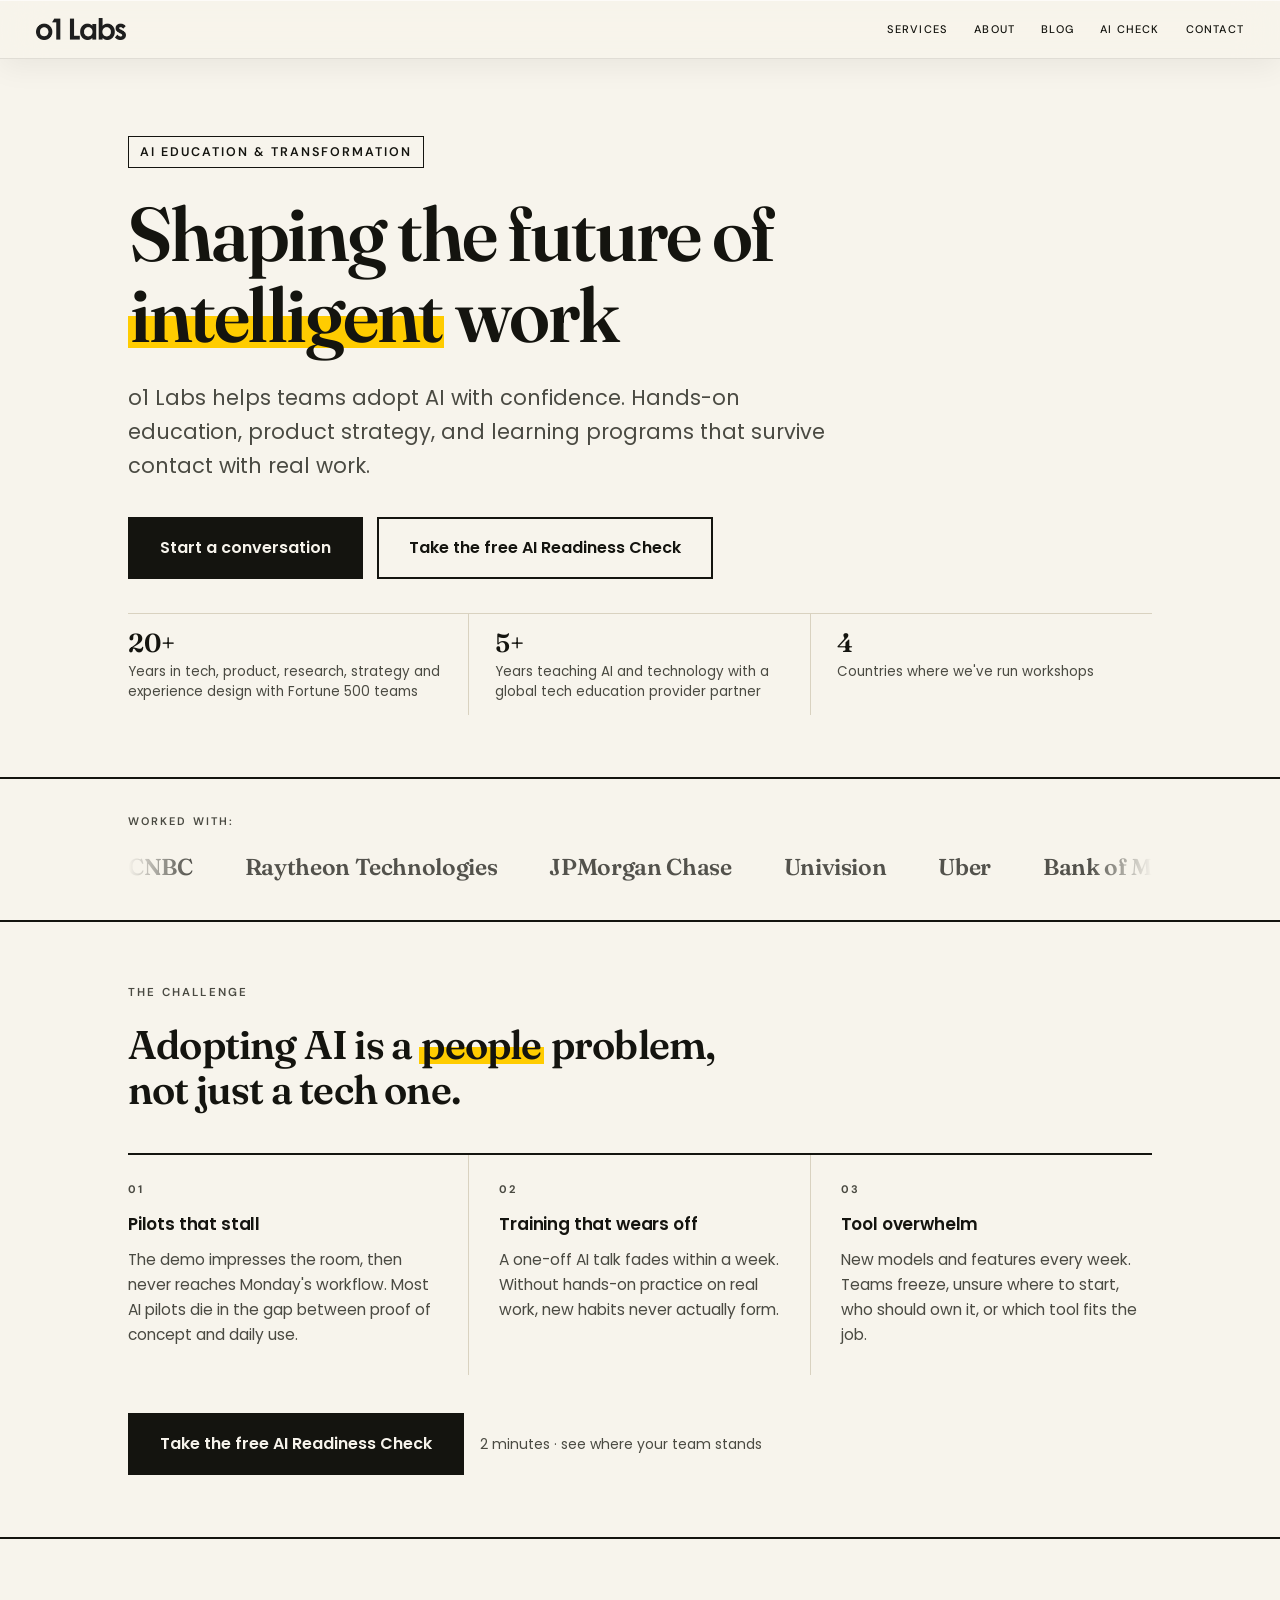
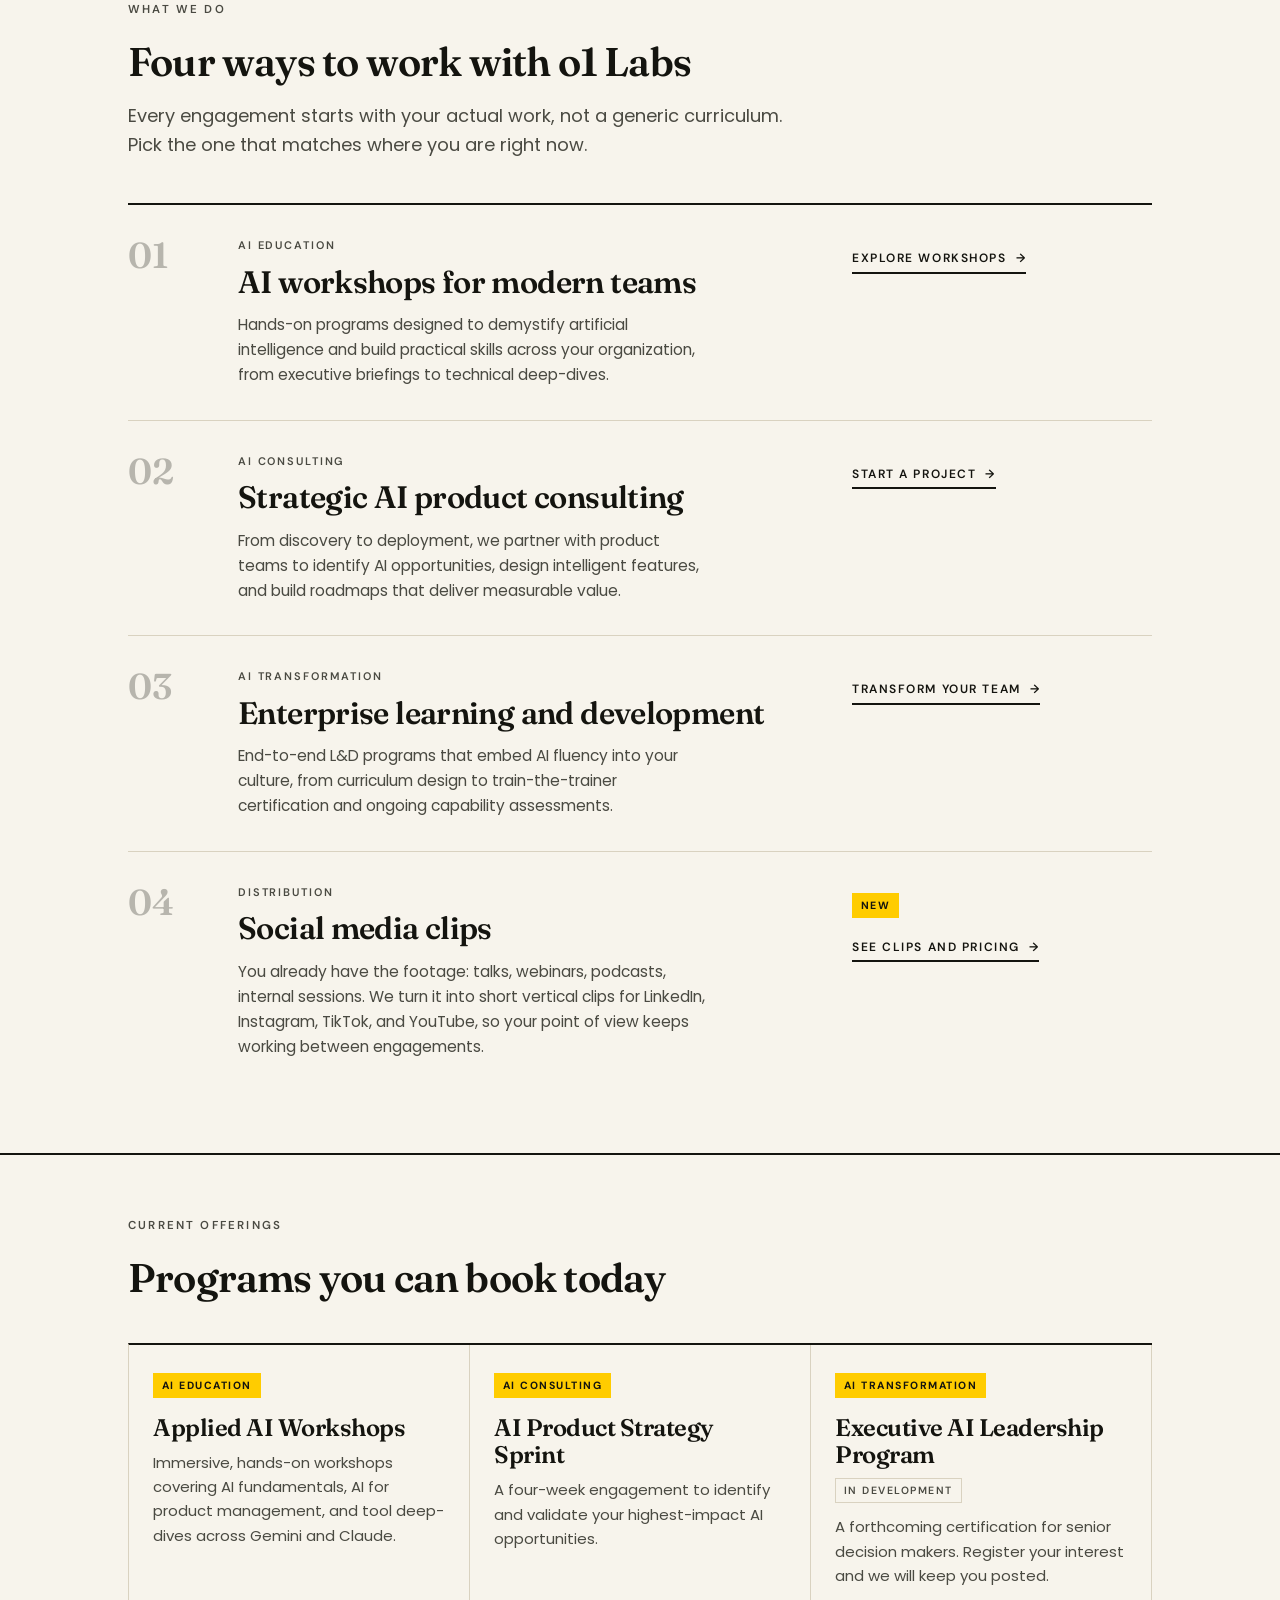
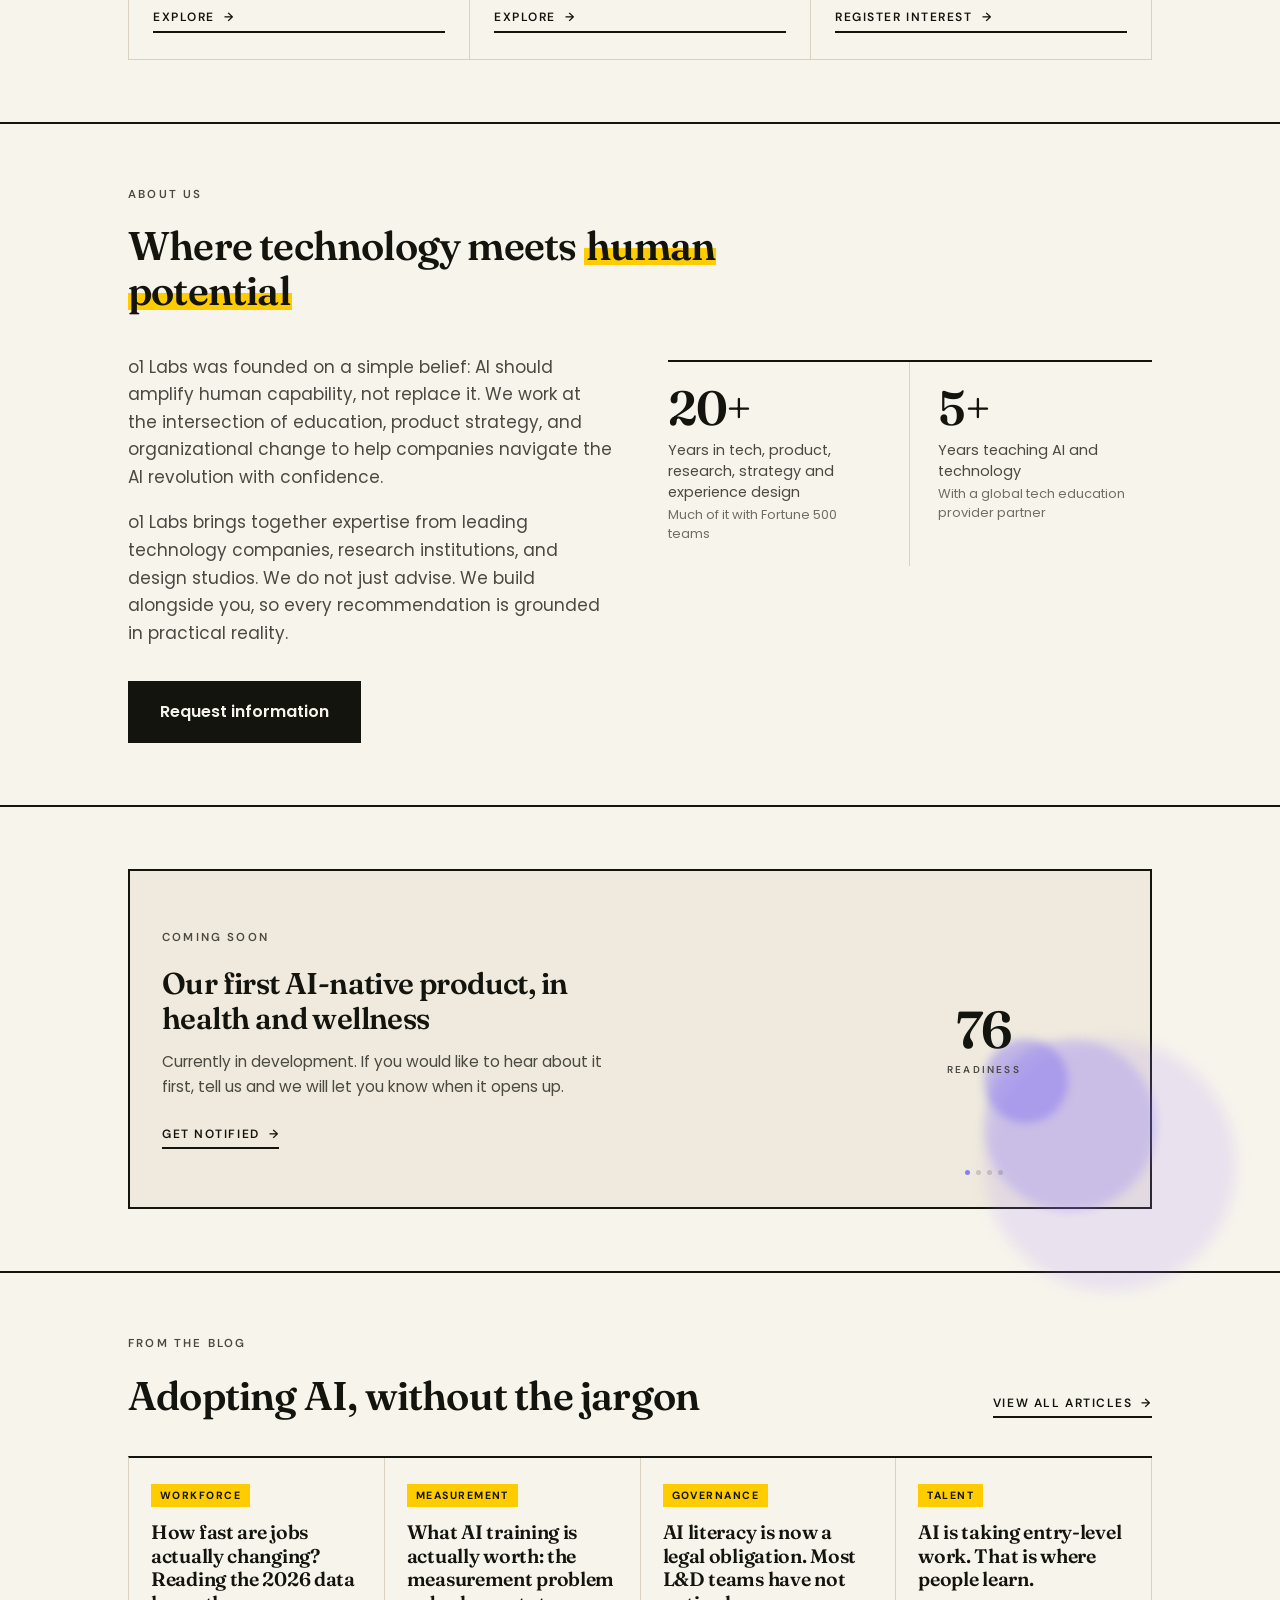
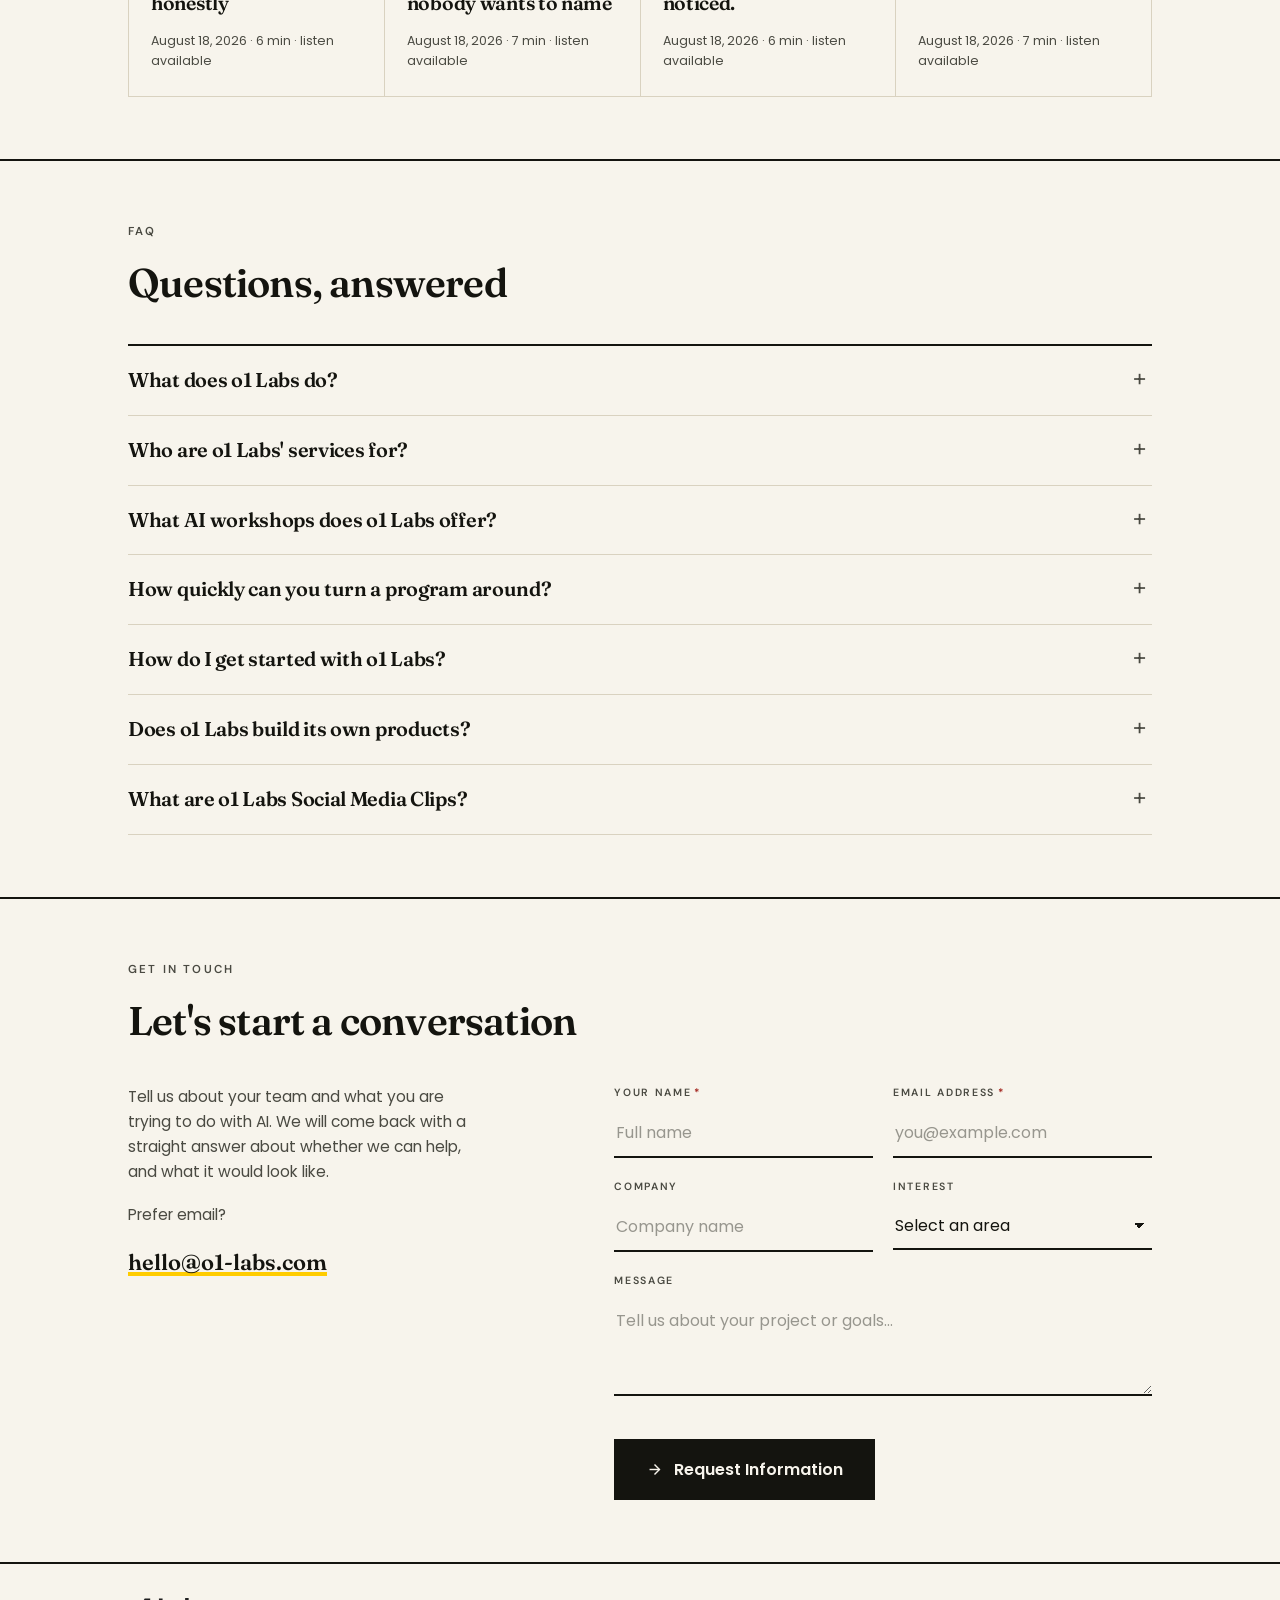
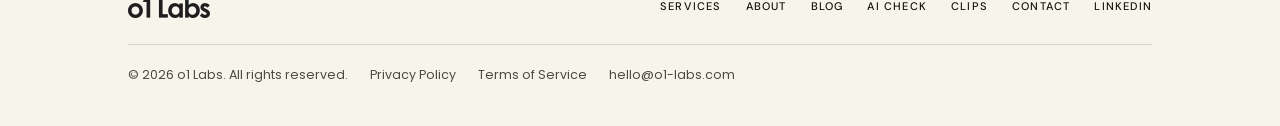
==== commit da41f6b2: "copy + contact form: fix stale dates, mark required fields, add a catch-all interest Blog listing ca" ====
--- a/index.html
+++ b/index.html
@@ -6,7 +6,7 @@
 
 <!-- ===== PRIMARY META ===== -->
 <title>o1 Labs | AI Education, Consulting &amp; Transformation</title>
-<meta name="description" content="o1 Labs helps companies adopt AI with confidence: hands-on AI education workshops, strategic product consulting, enterprise learning and development, and social media clips that build authority.">
+<meta name="description" content="o1 Labs helps companies adopt AI with confidence: hands-on workshops, product strategy, enterprise learning programs, and clips that build authority.">
 <meta name="keywords" content="AI education, AI consulting, AI workshops, generative AI training, AI product strategy, AI transformation, enterprise L&D, AI fluency, corporate AI training, social media clips">
 <meta name="author" content="o1 Labs">
 <meta name="robots" content="index, follow, max-image-preview:large, max-snippet:-1">
@@ -52,12 +52,26 @@
       "slogan": "Shaping the future of intelligent work",
       "knowsAbout": ["Artificial Intelligence", "Generative AI", "AI Strategy", "AI Education", "Learning and Development", "AI Product Consulting"],
       "areaServed": "Worldwide",
+      "founder": { "@id": "https://o1-labs.com/#freddy-alcantara" },
       "contactPoint": {
         "@type": "ContactPoint",
         "contactType": "sales",
         "email": "hello@o1-labs.com",
         "availableLanguage": ["English"]
       }
+    },
+    {
+      "@type": "Person",
+      "@id": "https://o1-labs.com/#freddy-alcantara",
+      "name": "Freddy Alcantara",
+      "givenName": "Freddy",
+      "familyName": "Alcantara",
+      "jobTitle": ["Founder", "Learning and Development Consultant and Strategist", "AI Product Manager"],
+      "description": "Founder of o1 Labs. Twenty-plus years in tech, product, research, strategy and experience design, much of it with Fortune 500 teams, and five-plus years teaching AI and technology with a global tech education provider partner. Has delivered workshops across four countries.",
+      "worksFor": { "@id": "https://o1-labs.com/#organization" },
+      "url": "https://o1-labs.com/",
+      "sameAs": ["https://www.linkedin.com/in/freddyalcantara/"],
+      "knowsAbout": ["Artificial Intelligence", "Generative AI", "AI Strategy", "AI Education", "Learning and Development", "Instructional Design", "AI Product Management", "AI Digital Transformation"]
     },
     {
       "@type": "WebSite",
@@ -423,6 +437,7 @@
 .form-row.double{grid-template-columns:1fr 1fr}
 .form-label{display:block;font-family:var(--sans);font-size:10.5px;font-weight:600;letter-spacing:.16em;
   text-transform:uppercase;color:var(--ink-soft);margin-bottom:8px}
+.form-req{color:var(--bad);margin-left:3px;font-weight:700}
 .form-input,.form-select,.form-textarea{width:100%;background:transparent;border:0;
   border-bottom:2px solid var(--ink);padding:11px 2px;font-family:Poppins,system-ui,sans-serif;
   font-size:16px;color:var(--ink);border-radius:0;transition:border-color .2s,background .2s}
@@ -518,7 +533,7 @@
     <div class="hero-meta">
       <div><b>20+</b><span>Years in tech, product, research, strategy and experience design with Fortune 500 teams</span></div>
       <div><b>5+</b><span>Years teaching AI and technology with a global tech education provider partner</span></div>
-      <div><b>4</b><span>Countries where we've run workshops, with two more planned this year</span></div>
+      <div><b>4</b><span>Countries where we've run workshops</span></div>
     </div>
   </div>
 </section>
@@ -857,12 +872,12 @@
       <form class="contact-form fade-in" id="contactForm" novalidate>
         <div class="form-row double">
           <div class="form-field">
-            <label class="form-label" for="cf-name">Your Name</label>
+            <label class="form-label" for="cf-name">Your Name<span class="form-req" aria-hidden="true">*</span></label>
             <input type="text" id="cf-name" name="name" class="form-input" placeholder="Full name" autocomplete="name" required>
           </div>
           <div class="form-field">
-            <label class="form-label" for="cf-email">Email Address</label>
-            <input type="email" id="cf-email" name="email" class="form-input" placeholder="name@company.com" autocomplete="email" required>
+            <label class="form-label" for="cf-email">Email Address<span class="form-req" aria-hidden="true">*</span></label>
+            <input type="email" id="cf-email" name="email" class="form-input" placeholder="you@example.com" autocomplete="email" required>
           </div>
         </div>
         <div class="form-row double">
@@ -880,6 +895,7 @@
               <option>Social Media Clips</option>
               <option>Speaking Engagement</option>
               <option>Partnership</option>
+              <option>I'm not sure yet</option>
             </select>
           </div>
         </div>
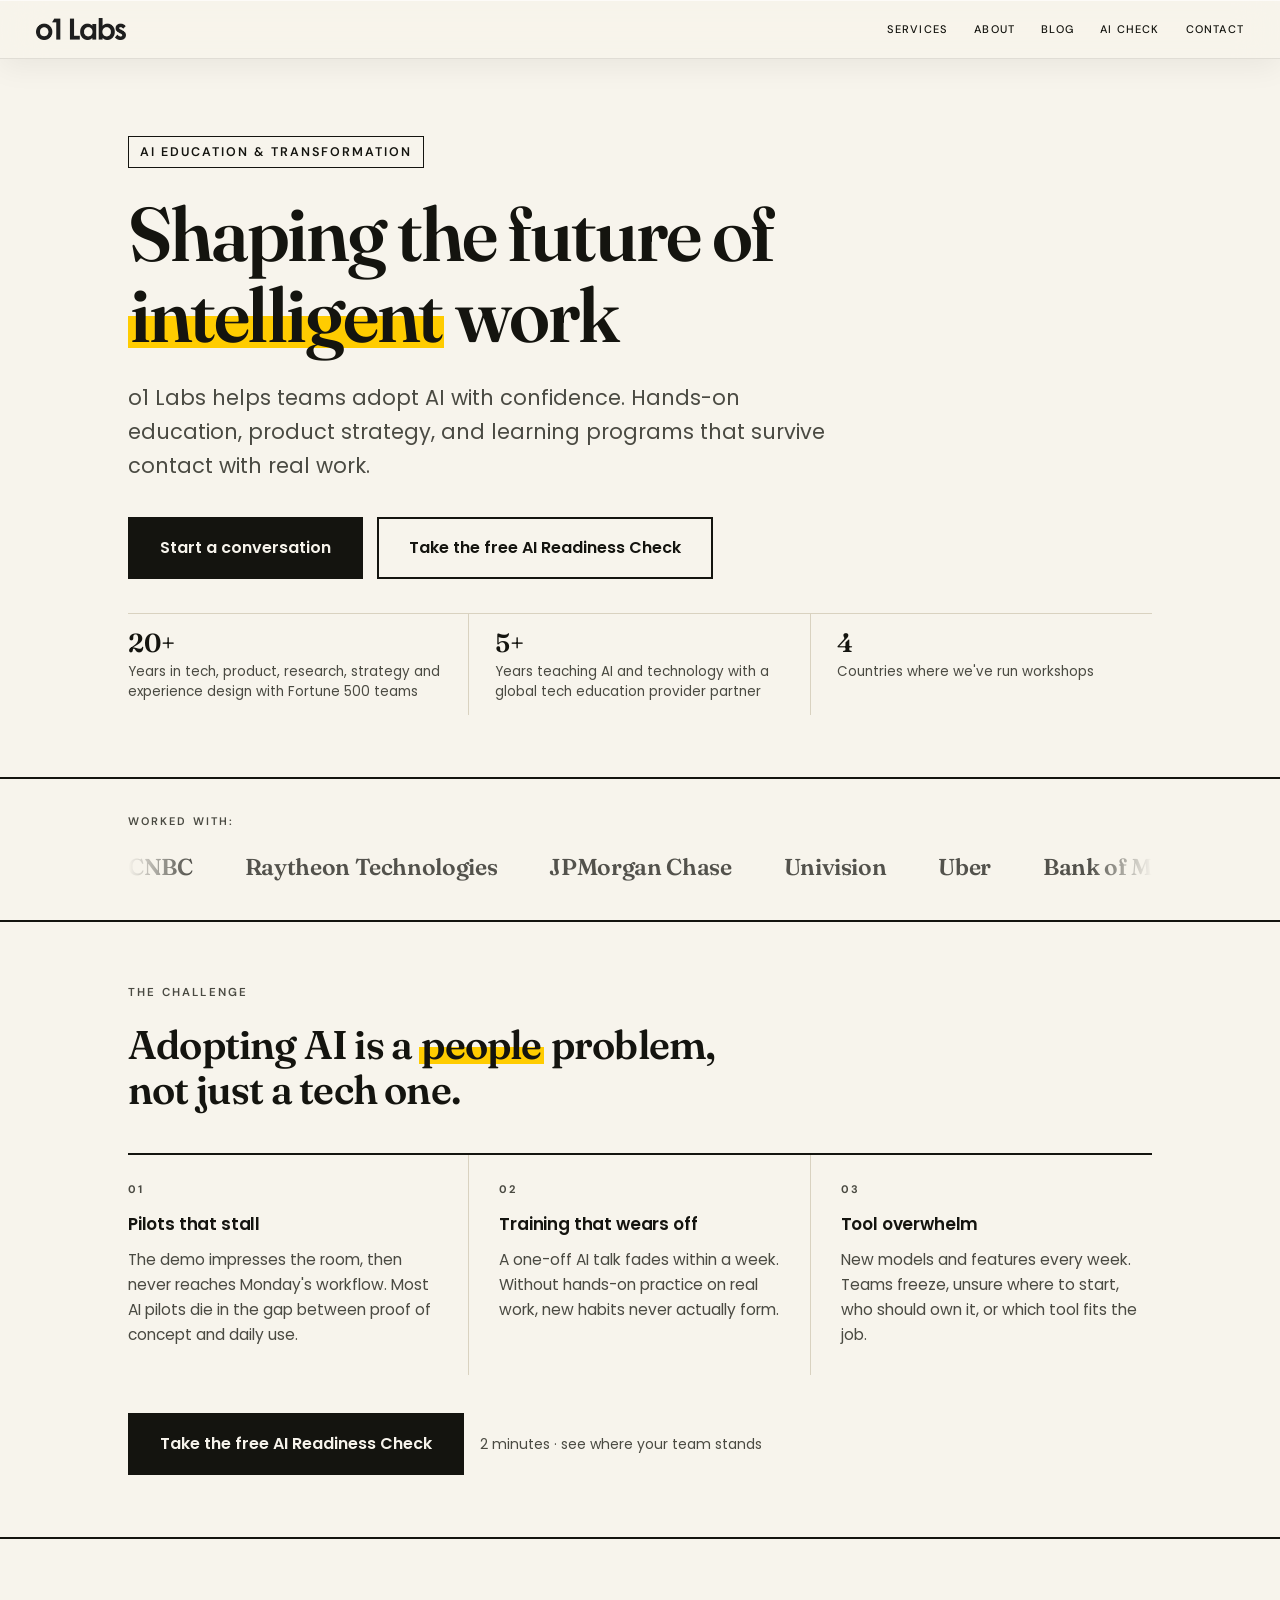
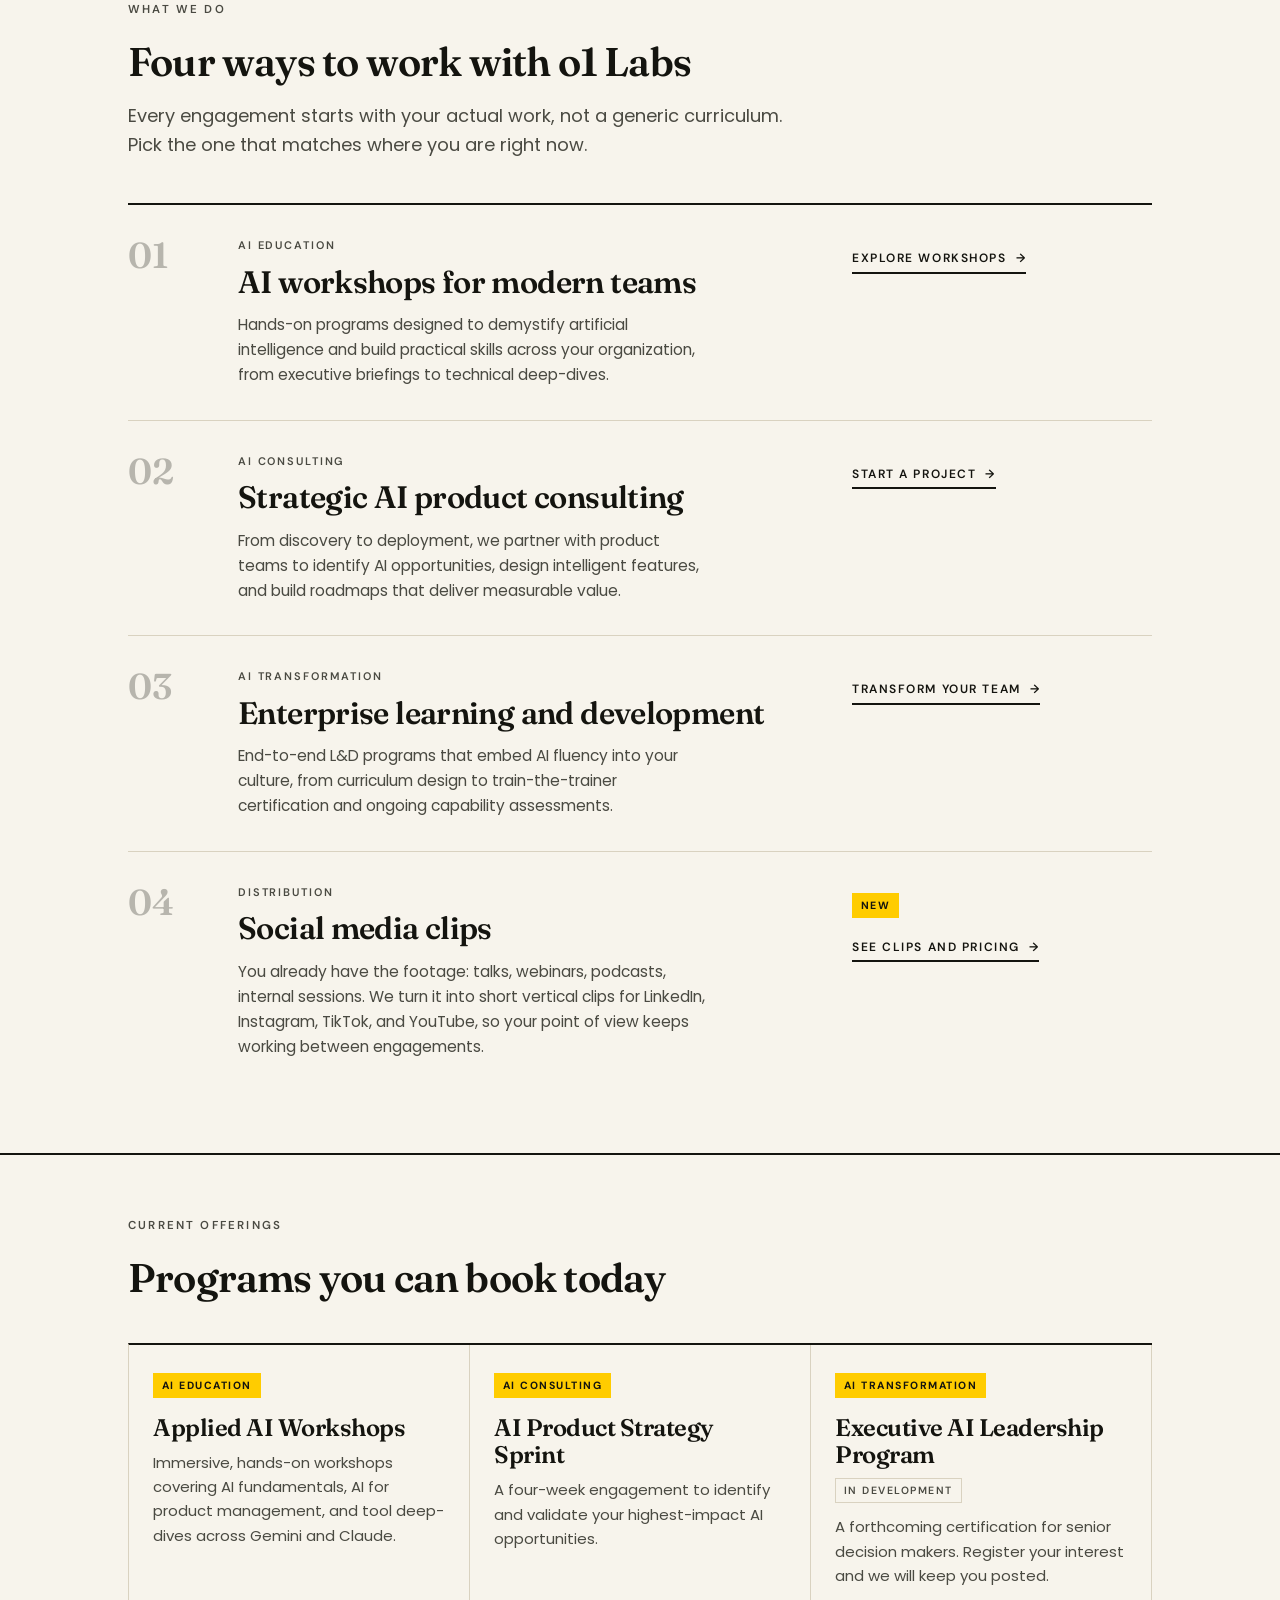
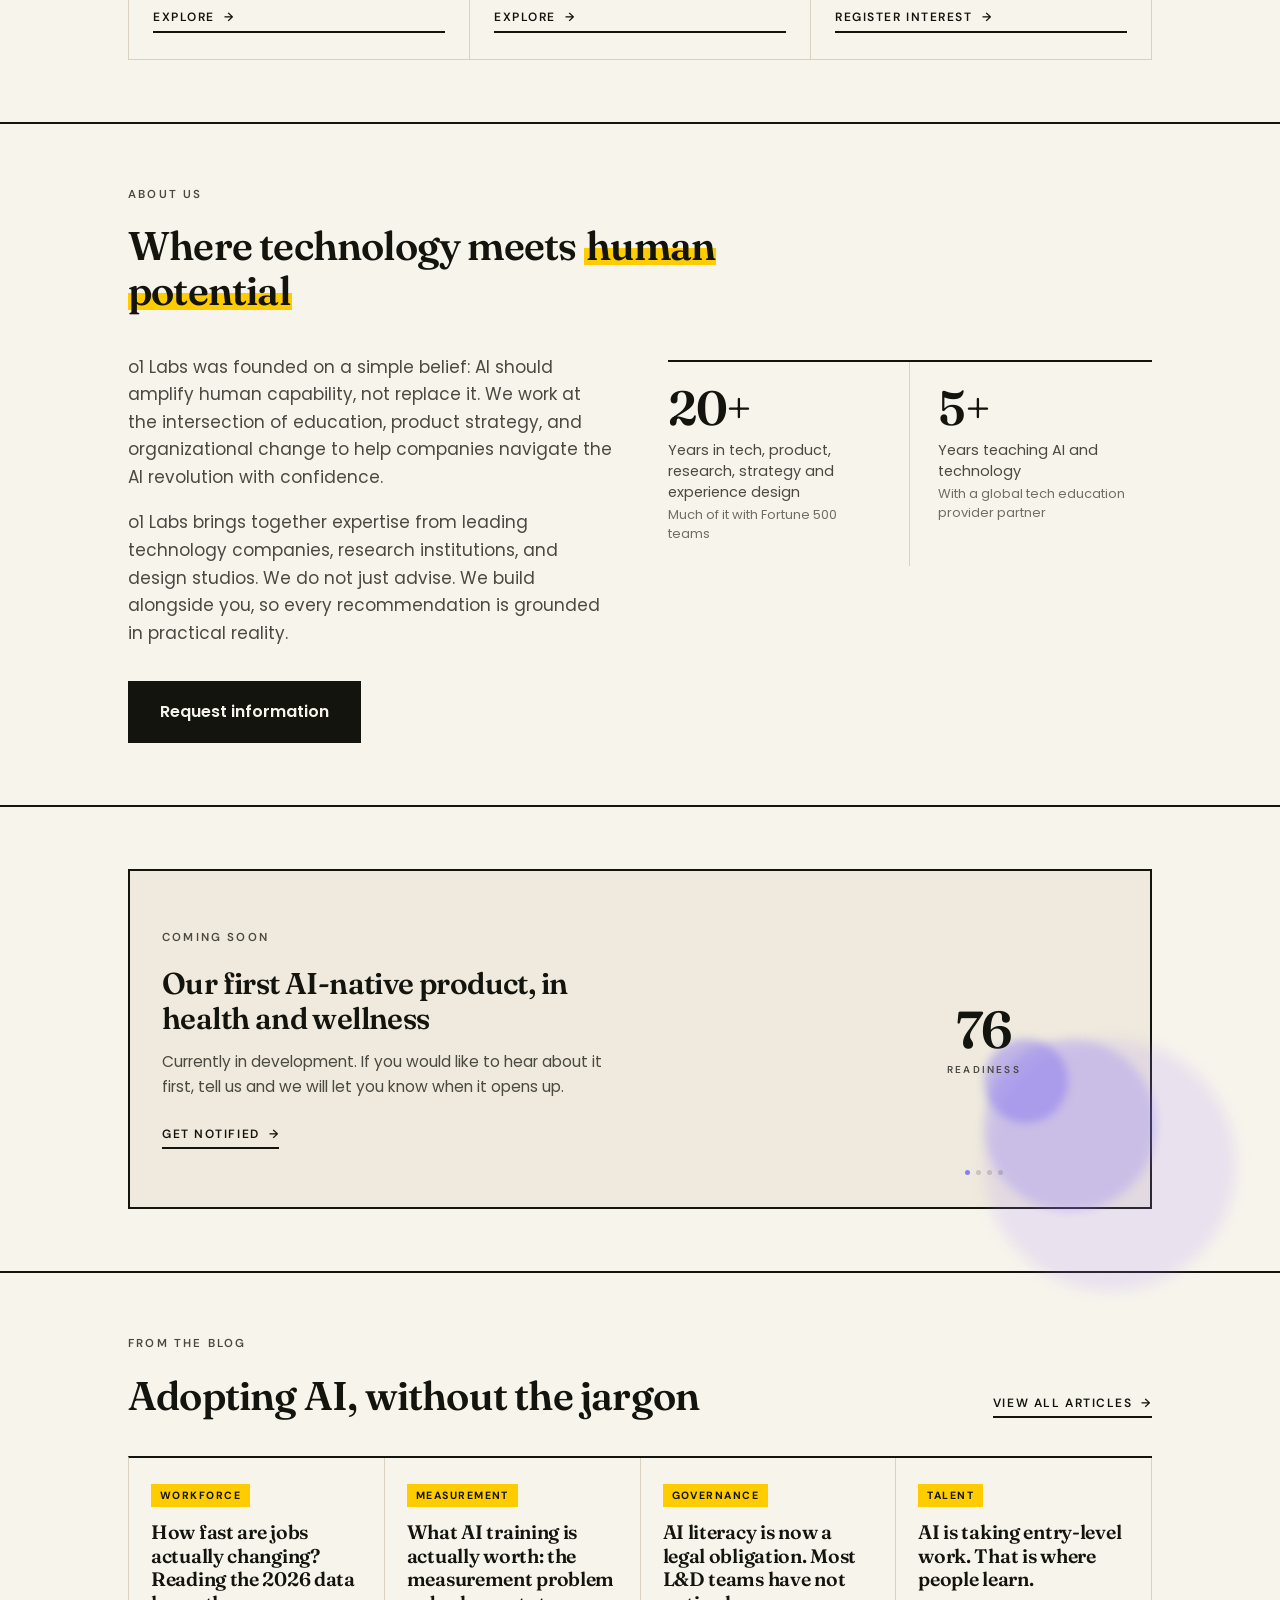
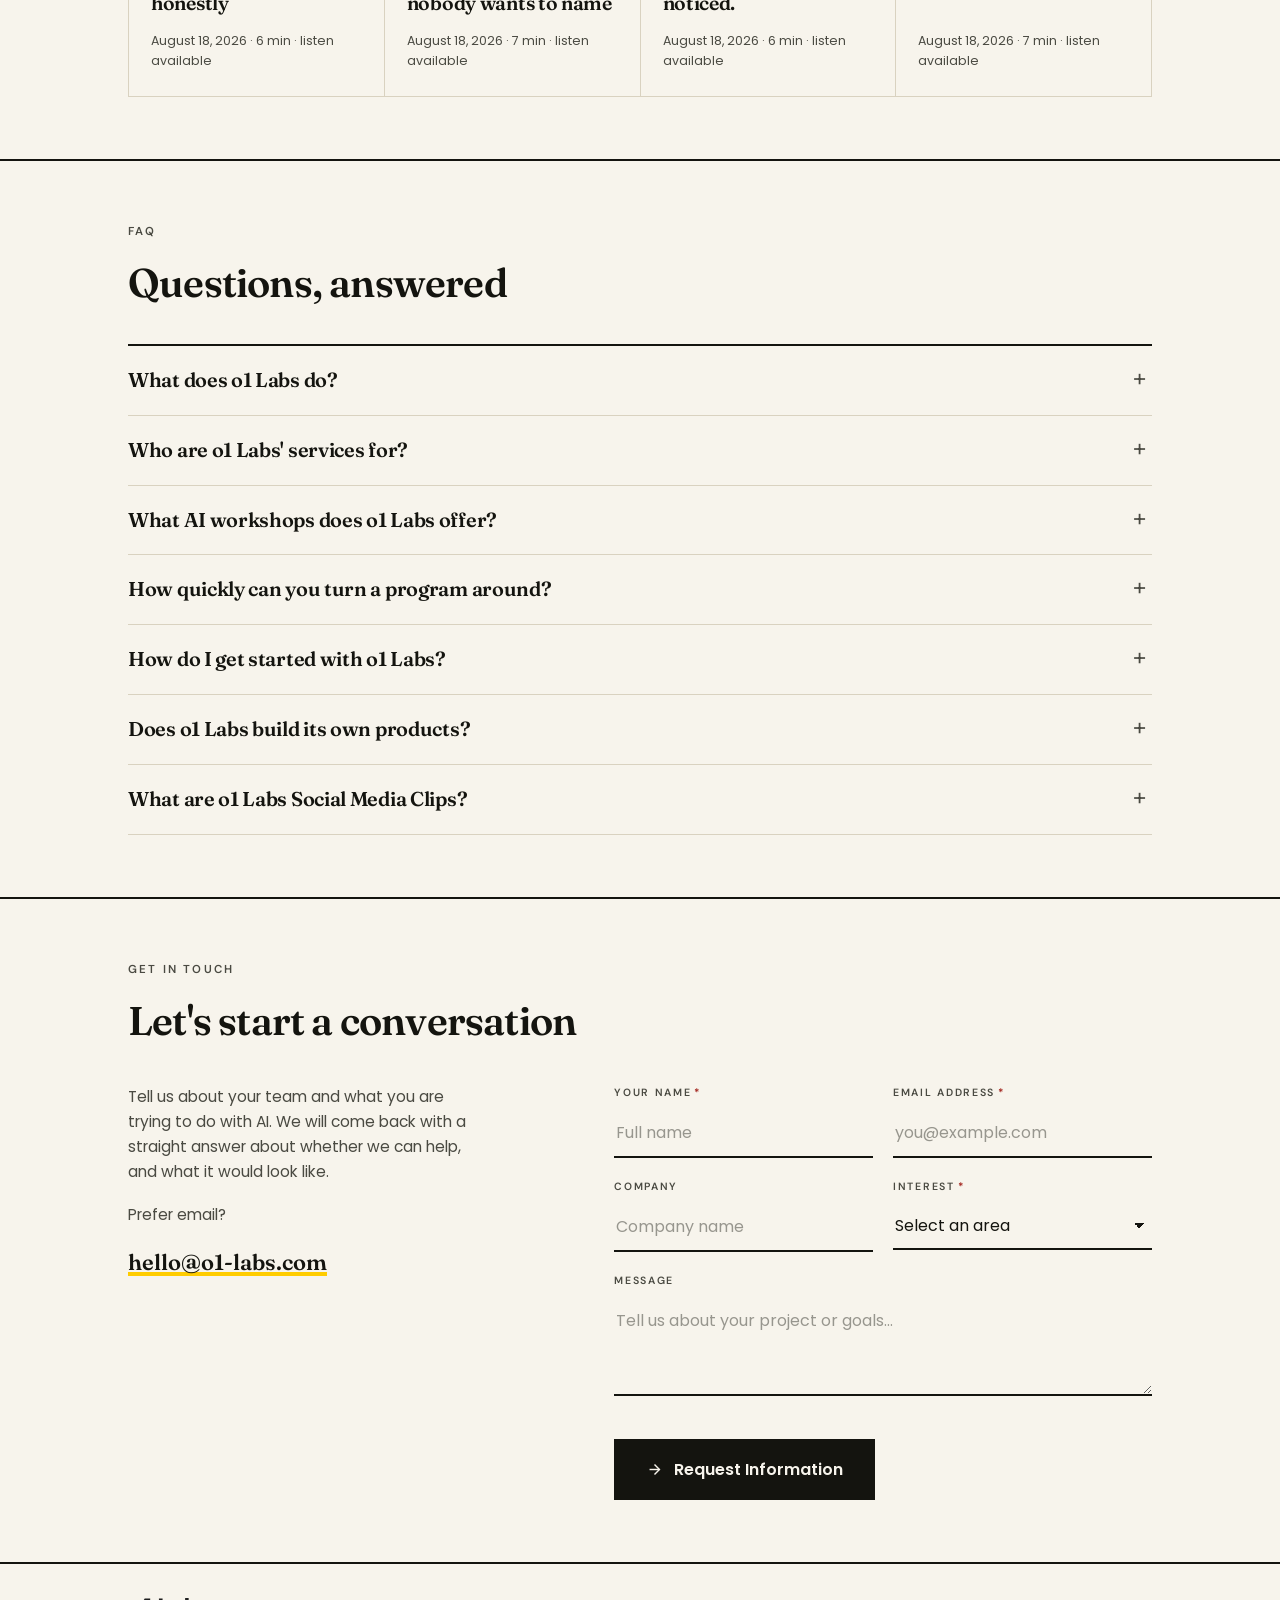
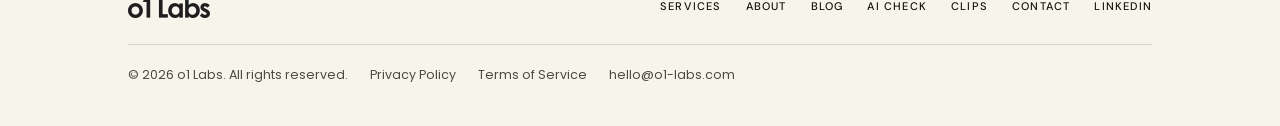
==== commit be304fc0: "contact form: mark Interest as required too Interest already carried the required attribute, so the " ====
--- a/index.html
+++ b/index.html
@@ -886,7 +886,7 @@
             <input type="text" id="cf-company" name="company" class="form-input" placeholder="Company name" autocomplete="organization">
           </div>
           <div class="form-field">
-            <label class="form-label" for="cf-interest">Interest</label>
+            <label class="form-label" for="cf-interest">Interest<span class="form-req" aria-hidden="true">*</span></label>
             <select id="cf-interest" name="interest" class="form-select" required>
               <option value="" disabled selected>Select an area</option>
               <option>AI Workshops &amp; Education</option>
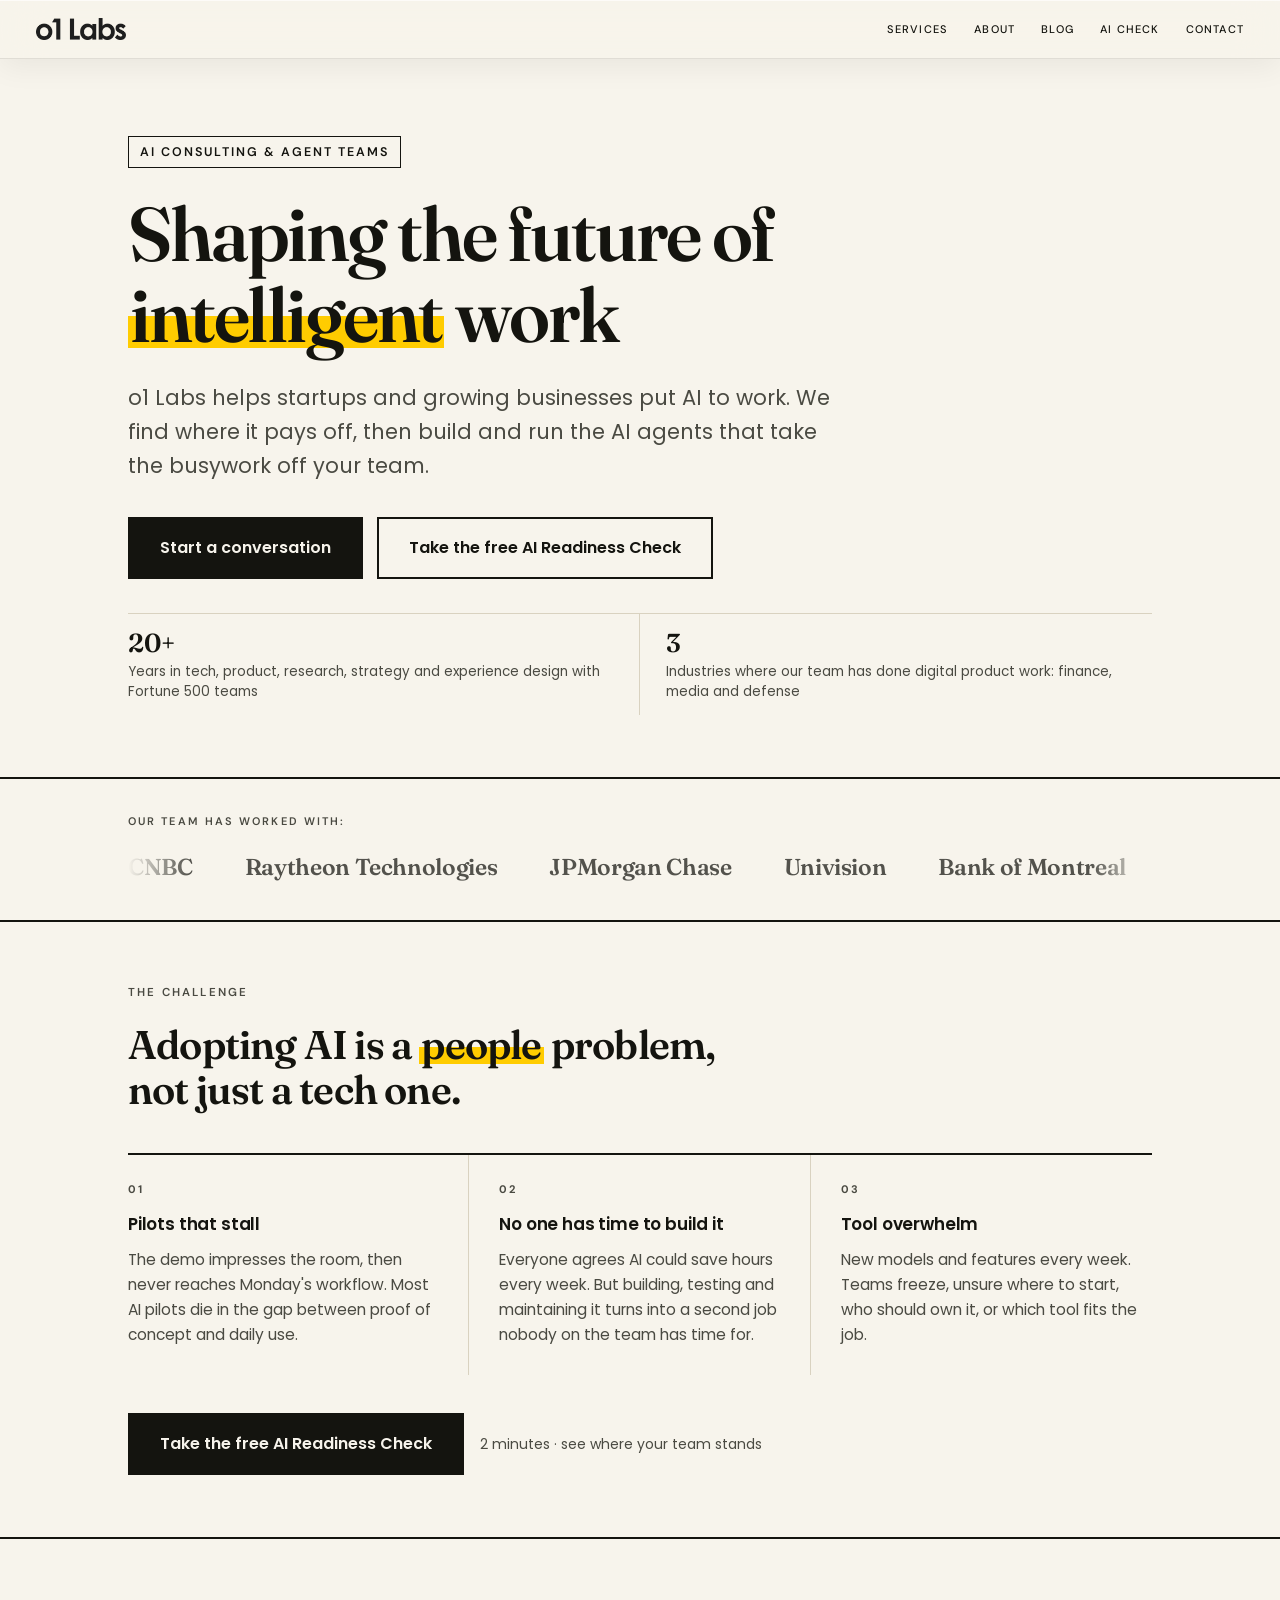
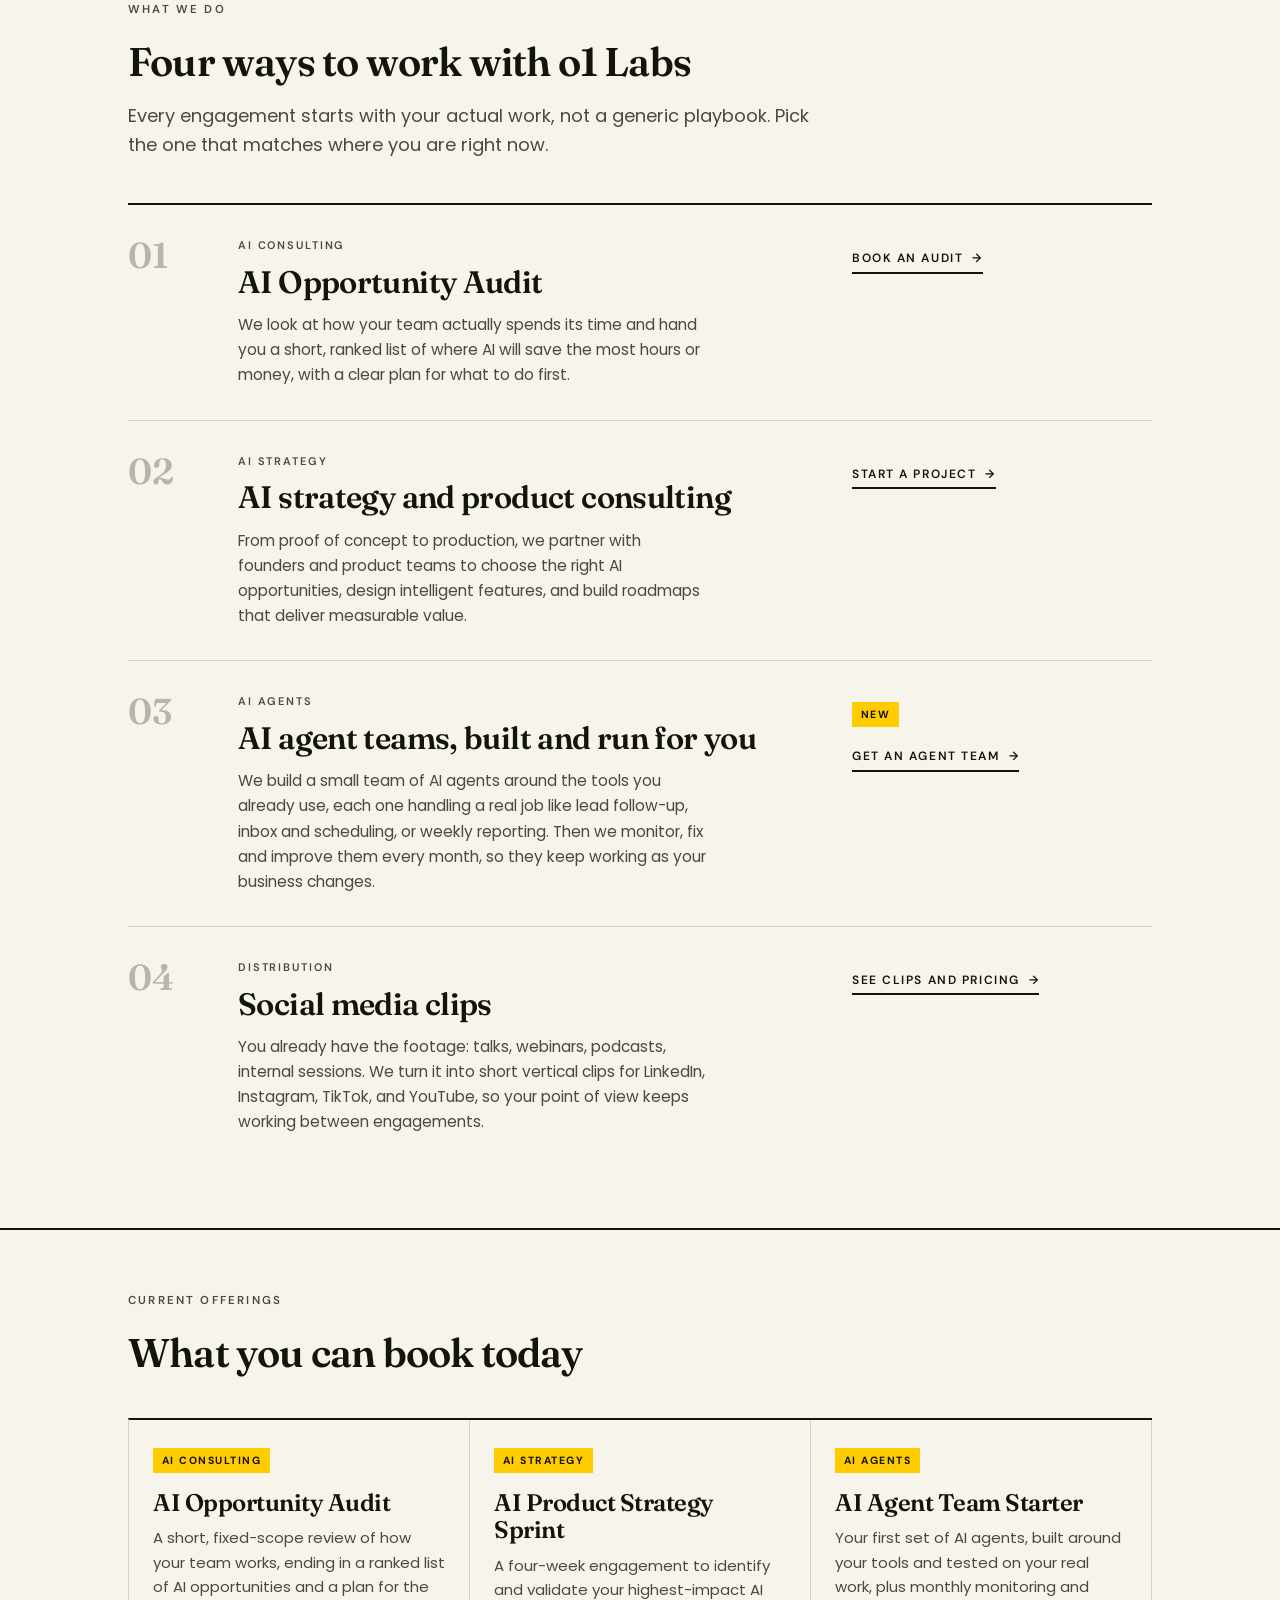
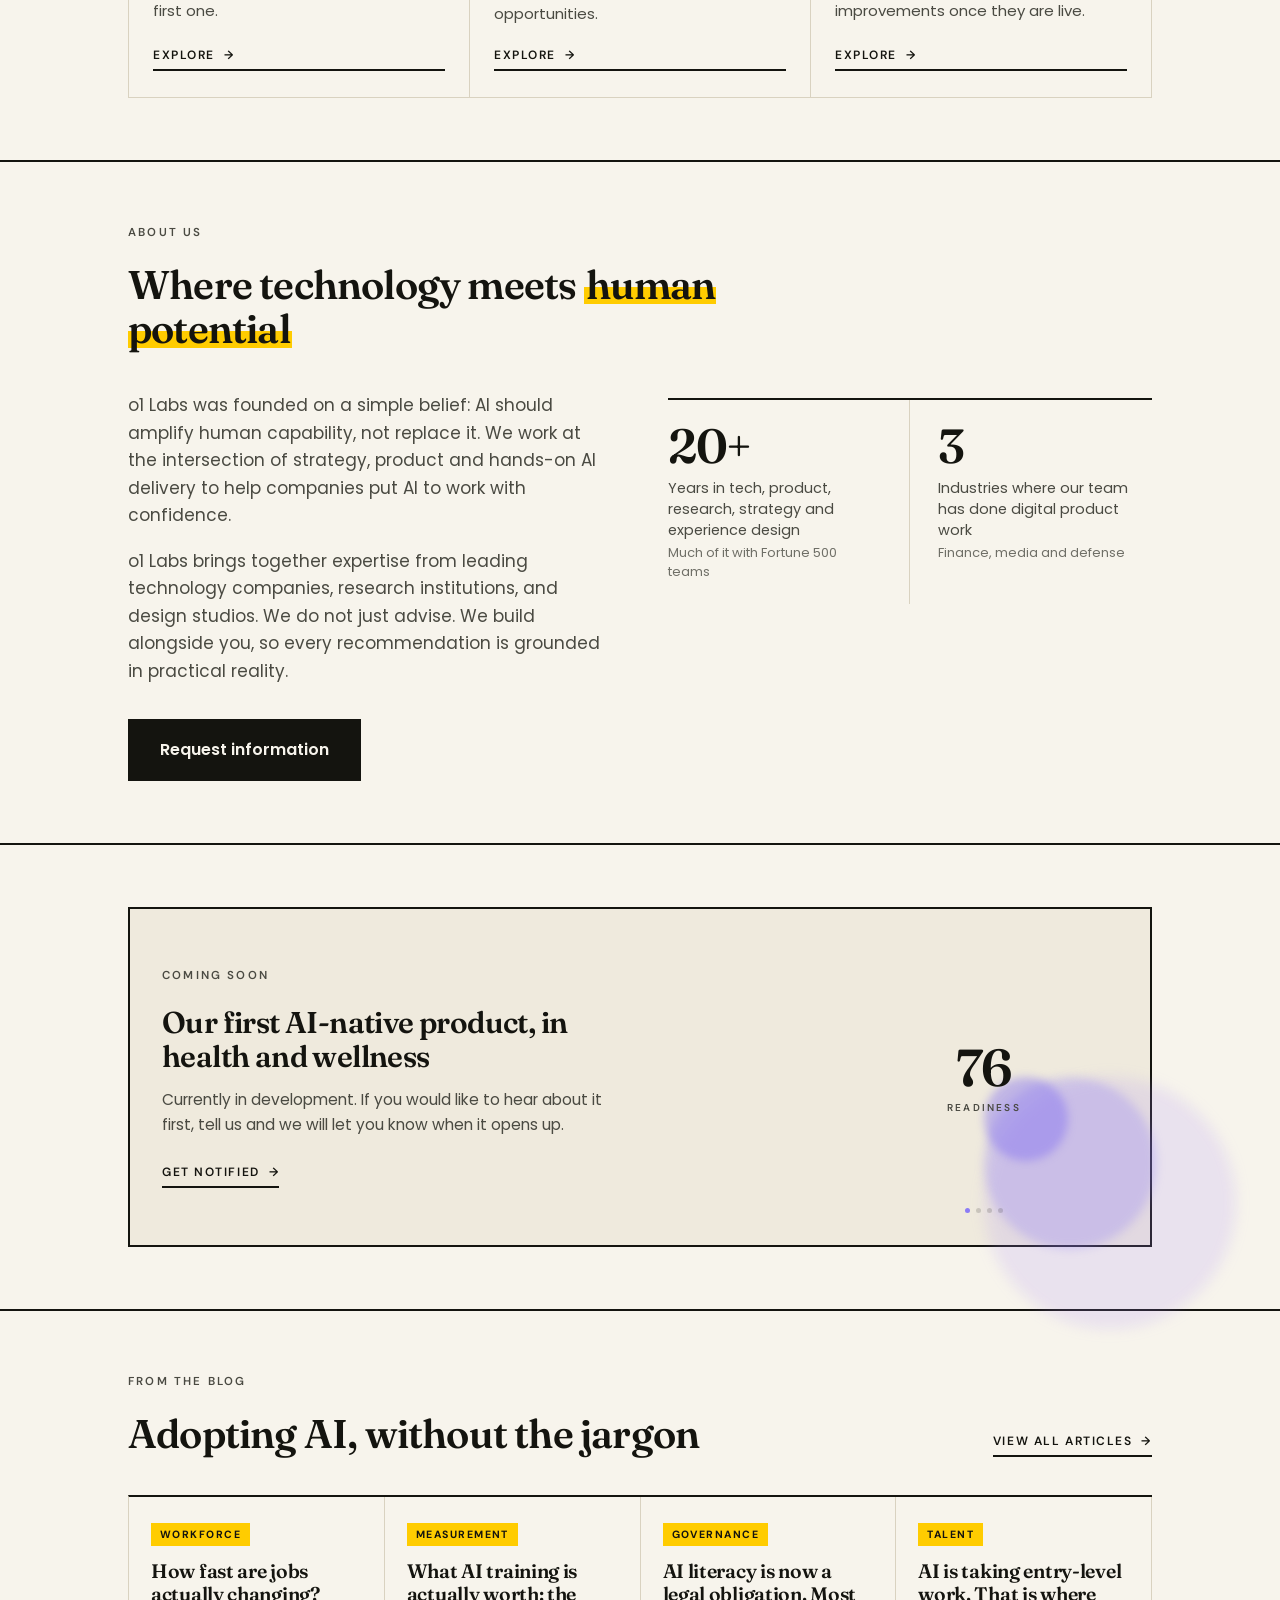
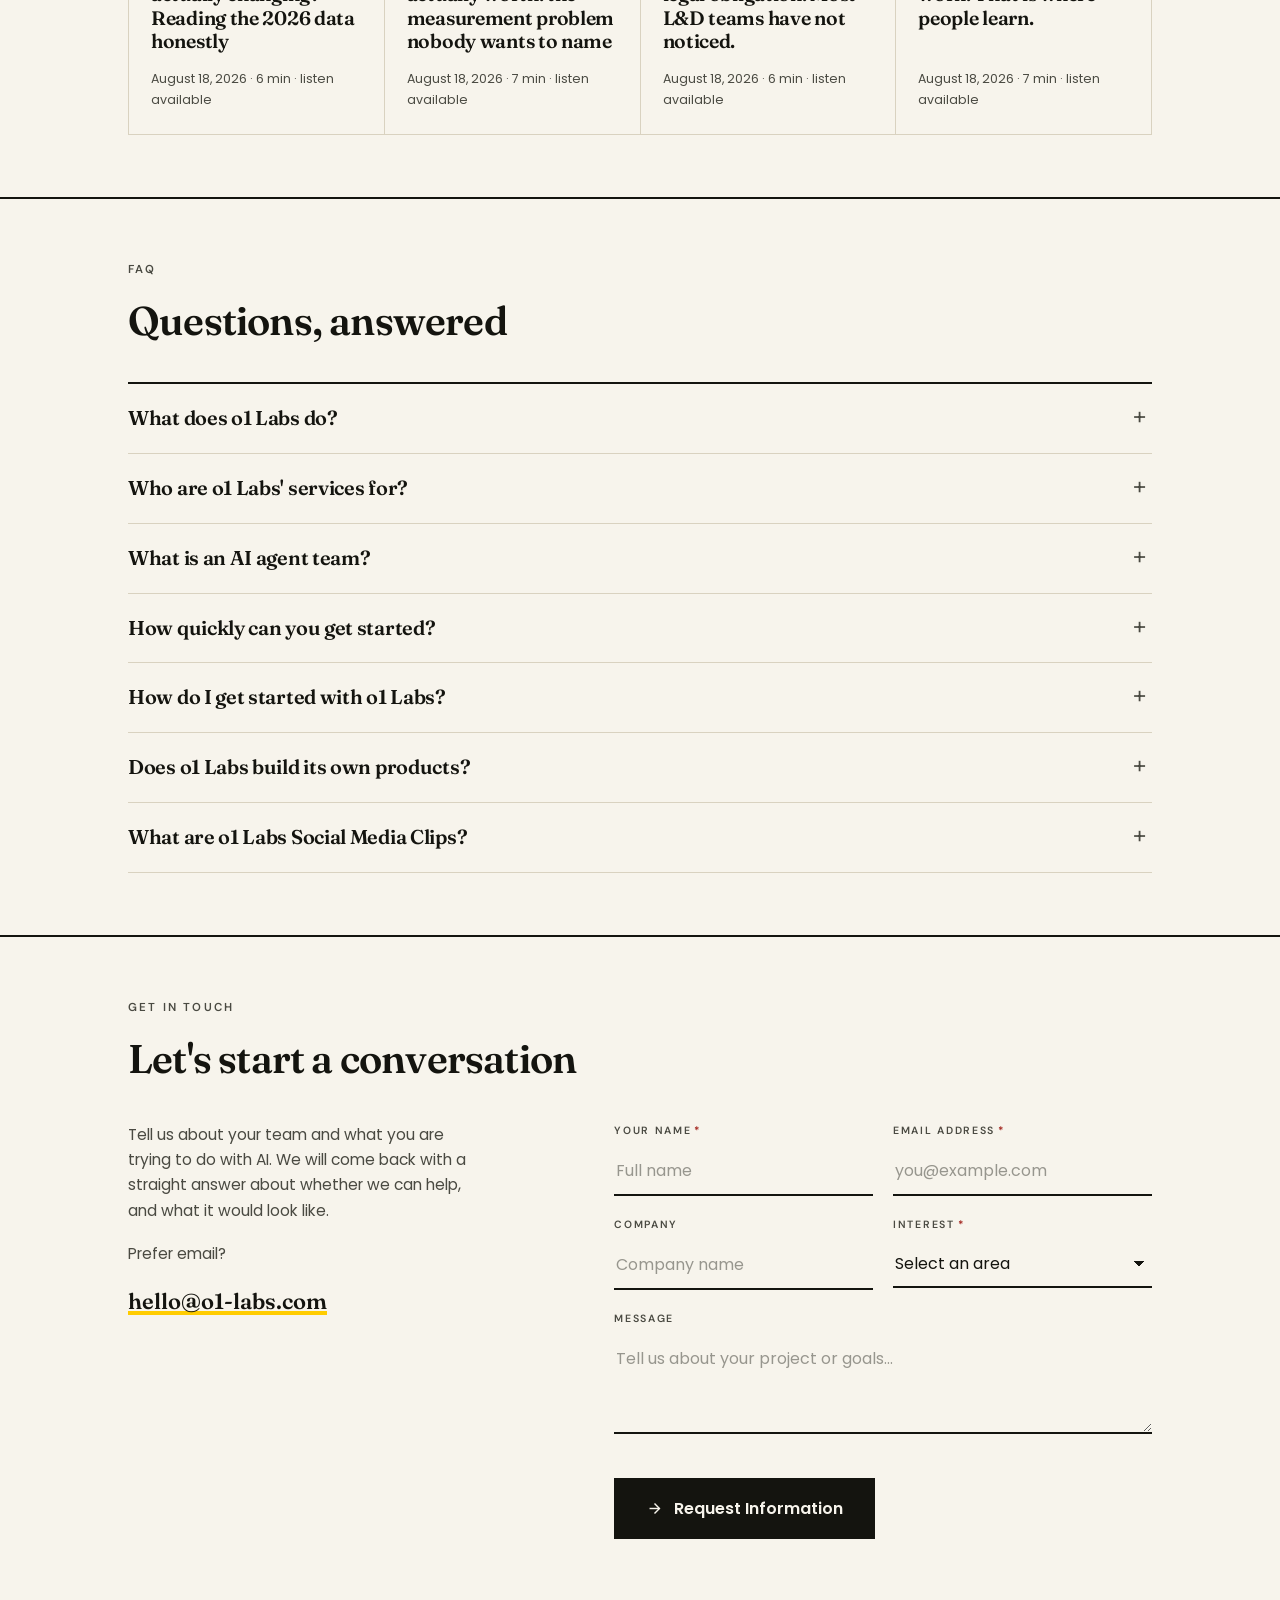
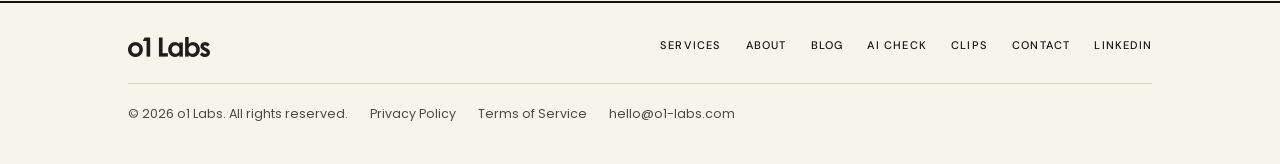
==== commit 1bdc0198: "services refresh: reposition o1 Labs as AI consulting and agent teams Homepage hero, services, offer" ====
--- a/index.html
+++ b/index.html
@@ -5,9 +5,9 @@
 <meta name="viewport" content="width=device-width, initial-scale=1.0">
 
 <!-- ===== PRIMARY META ===== -->
-<title>o1 Labs | AI Education, Consulting &amp; Transformation</title>
-<meta name="description" content="o1 Labs helps companies adopt AI with confidence: hands-on workshops, product strategy, enterprise learning programs, and clips that build authority.">
-<meta name="keywords" content="AI education, AI consulting, AI workshops, generative AI training, AI product strategy, AI transformation, enterprise L&D, AI fluency, corporate AI training, social media clips">
+<title>o1 Labs | AI Consulting &amp; Agent Teams</title>
+<meta name="description" content="o1 Labs helps startups and growing businesses put AI to work: AI opportunity audits, AI strategy, and AI agent teams we build and run for you.">
+<meta name="keywords" content="AI consulting, AI agents, AI agent teams, AI implementation, AI automation, AI strategy, AI product strategy, AI opportunity audit, AI for small business, social media clips">
 <meta name="author" content="o1 Labs">
 <meta name="robots" content="index, follow, max-image-preview:large, max-snippet:-1">
 <meta name="theme-color" content="#f7f4ec">
@@ -16,8 +16,8 @@
 <!-- ===== OPEN GRAPH ===== -->
 <meta property="og:type" content="website">
 <meta property="og:site_name" content="o1 Labs">
-<meta property="og:title" content="o1 Labs | AI Education, Consulting &amp; Transformation">
-<meta property="og:description" content="o1 Labs helps companies adopt AI with confidence: hands-on AI education workshops, strategic product consulting, and enterprise learning and development programs.">
+<meta property="og:title" content="o1 Labs | AI Consulting &amp; Agent Teams">
+<meta property="og:description" content="o1 Labs helps startups and growing businesses put AI to work: AI opportunity audits, AI strategy and product consulting, and AI agent teams we build and run for you.">
 <meta property="og:url" content="https://o1-labs.com/">
 <meta property="og:image" content="https://o1-labs.com/og.png">
 <meta property="og:image:width" content="1200">
@@ -27,8 +27,8 @@
 
 <!-- ===== TWITTER CARD ===== -->
 <meta name="twitter:card" content="summary_large_image">
-<meta name="twitter:title" content="o1 Labs | AI Education, Consulting &amp; Transformation">
-<meta name="twitter:description" content="o1 Labs helps companies adopt AI with confidence: AI education, product consulting, and enterprise L&D.">
+<meta name="twitter:title" content="o1 Labs | AI Consulting &amp; Agent Teams">
+<meta name="twitter:description" content="AI consulting and done-for-you AI agent teams for startups and growing businesses.">
 <meta name="twitter:image" content="https://o1-labs.com/og.png">
 <meta name="twitter:image:alt" content="o1 Labs, shaping the future of intelligent work">
 
@@ -43,21 +43,35 @@
   "@context": "https://schema.org",
   "@graph": [
     {
-      "@type": ["Organization", "ProfessionalService"],
+      "@type": [
+        "Organization",
+        "ProfessionalService"
+      ],
       "@id": "https://o1-labs.com/#organization",
       "name": "o1 Labs",
       "url": "https://o1-labs.com/",
       "logo": "https://o1-labs.com/favicon.svg",
-      "description": "o1 Labs is an AI education, consulting, and transformation firm helping organizations adopt artificial intelligence with confidence through workshops, product strategy, and enterprise learning programs.",
+      "description": "o1 Labs is an AI consulting firm that helps startups and growing businesses put AI to work, through AI opportunity audits, AI strategy and product consulting, and AI agent teams it builds and runs for clients.",
       "slogan": "Shaping the future of intelligent work",
-      "knowsAbout": ["Artificial Intelligence", "Generative AI", "AI Strategy", "AI Education", "Learning and Development", "AI Product Consulting"],
+      "knowsAbout": [
+        "Artificial Intelligence",
+        "Generative AI",
+        "AI Strategy",
+        "AI Agents",
+        "AI Automation",
+        "AI Product Consulting"
+      ],
       "areaServed": "Worldwide",
-      "founder": { "@id": "https://o1-labs.com/#freddy-alcantara" },
+      "founder": {
+        "@id": "https://o1-labs.com/#freddy-alcantara"
+      },
       "contactPoint": {
         "@type": "ContactPoint",
         "contactType": "sales",
         "email": "hello@o1-labs.com",
-        "availableLanguage": ["English"]
+        "availableLanguage": [
+          "English"
+        ]
       }
     },
     {
@@ -66,47 +80,72 @@
       "name": "Freddy Alcantara",
       "givenName": "Freddy",
       "familyName": "Alcantara",
-      "jobTitle": ["Founder", "Learning and Development Consultant and Strategist", "AI Product Manager"],
-      "description": "Founder of o1 Labs. Twenty-plus years in tech, product, research, strategy and experience design, much of it with Fortune 500 teams, and five-plus years teaching AI and technology with a global tech education provider partner. Has delivered workshops across four countries.",
-      "worksFor": { "@id": "https://o1-labs.com/#organization" },
+      "jobTitle": [
+        "Founder",
+        "AI Product Manager"
+      ],
+      "description": "Founder of o1 Labs. Twenty-plus years in tech, product, research, strategy and experience design, much of it with Fortune 500 teams.",
+      "worksFor": {
+        "@id": "https://o1-labs.com/#organization"
+      },
       "url": "https://o1-labs.com/",
-      "sameAs": ["https://www.linkedin.com/in/freddyalcantara/"],
-      "knowsAbout": ["Artificial Intelligence", "Generative AI", "AI Strategy", "AI Education", "Learning and Development", "Instructional Design", "AI Product Management", "AI Digital Transformation"]
+      "sameAs": [
+        "https://www.linkedin.com/in/freddyalcantara/"
+      ],
+      "knowsAbout": [
+        "Artificial Intelligence",
+        "Generative AI",
+        "AI Strategy",
+        "AI Agents",
+        "AI Product Management",
+        "AI Digital Transformation",
+        "Experience Design"
+      ]
     },
     {
       "@type": "WebSite",
       "@id": "https://o1-labs.com/#website",
       "url": "https://o1-labs.com/",
       "name": "o1 Labs",
-      "publisher": { "@id": "https://o1-labs.com/#organization" },
+      "publisher": {
+        "@id": "https://o1-labs.com/#organization"
+      },
       "inLanguage": "en"
     },
     {
       "@type": "Service",
-      "name": "AI Education & Workshops",
-      "serviceType": "AI training and workshops",
-      "provider": { "@id": "https://o1-labs.com/#organization" },
-      "description": "Hands-on programs that demystify artificial intelligence and build practical skills across an organization, from executive briefings to technical deep-dives."
+      "name": "AI Opportunity Audit",
+      "serviceType": "AI consulting",
+      "provider": {
+        "@id": "https://o1-labs.com/#organization"
+      },
+      "description": "A review of how a team actually spends its time, ending in a ranked list of where AI will save the most hours or money and a clear plan for what to do first."
     },
     {
       "@type": "Service",
-      "name": "Strategic AI Product Consulting",
-      "serviceType": "AI product strategy consulting",
-      "provider": { "@id": "https://o1-labs.com/#organization" },
-      "description": "From discovery to deployment, o1 Labs partners with product teams to identify AI opportunities, design intelligent features, and build roadmaps that deliver measurable value."
+      "name": "AI Strategy & Product Consulting",
+      "serviceType": "AI strategy and product consulting",
+      "provider": {
+        "@id": "https://o1-labs.com/#organization"
+      },
+      "description": "From proof of concept to production, o1 Labs partners with founders and product teams to choose the right AI opportunities, design intelligent features, and build roadmaps that deliver measurable value."
     },
     {
       "@type": "Service",
-      "name": "Enterprise Learning & Development",
-      "serviceType": "AI transformation and L&D",
-      "provider": { "@id": "https://o1-labs.com/#organization" },
-      "description": "End-to-end L&D programs that embed AI fluency into company culture, from curriculum design to train-the-trainer certification and ongoing capability assessments."
+      "name": "AI Agent Teams",
+      "serviceType": "AI implementation and managed AI agents",
+      "provider": {
+        "@id": "https://o1-labs.com/#organization"
+      },
+      "description": "Small teams of AI agents built around the tools a client already uses, each handling a real job such as lead follow-up, inbox and scheduling, or weekly reporting, then monitored, fixed and improved every month."
     },
     {
       "@type": "Service",
       "name": "Social Media Clips",
       "serviceType": "Short-form video editing and distribution",
-      "provider": { "@id": "https://o1-labs.com/#organization" },
+      "provider": {
+        "@id": "https://o1-labs.com/#organization"
+      },
       "url": "https://o1-labs.com/clips/",
       "description": "Turning long-form footage a client already owns into short vertical clips for LinkedIn, Instagram, TikTok, and YouTube, so leaders stay visible between engagements."
     },
@@ -119,7 +158,7 @@
           "name": "What does o1 Labs do?",
           "acceptedAnswer": {
             "@type": "Answer",
-            "text": "o1 Labs is an AI education, consulting, and transformation firm. We help companies adopt artificial intelligence with confidence through hands-on workshops, strategic AI product consulting, and enterprise learning and development programs."
+            "text": "o1 Labs is an AI consulting firm. We help startups and growing businesses put AI to work: we find where it pays off, shape the strategy and product decisions around it, and build and run the AI agents that do the work."
           }
         },
         {
@@ -127,15 +166,23 @@
           "name": "Who are o1 Labs' services for?",
           "acceptedAnswer": {
             "@type": "Answer",
-            "text": "We work with organizations of all sizes, from cross-functional teams new to AI through to C-suite and VP-level leaders. Our programs span beginner AI fundamentals through to leadership-level AI strategy."
+            "text": "Startups and growing businesses that know AI could save them real time, but do not have someone in-house to build it and keep it running. We usually work with founders, operators and product leaders."
           }
         },
         {
           "@type": "Question",
-          "name": "What AI workshops does o1 Labs offer?",
+          "name": "What is an AI agent team?",
           "acceptedAnswer": {
             "@type": "Answer",
-            "text": "Offerings include hands-on Applied AI Workshops, spanning AI fundamentals, AI for product management, and tool deep-dives across Gemini and Claude, plus a four-week AI Product Strategy Sprint. An Executive AI Leadership Program for senior decision makers is currently in development."
+            "text": "A small set of AI agents, each set up to handle one job in your business, such as following up on new leads, sorting your inbox and calendar, or pulling together a weekly report. We build them around the tools you already use and test them on your real work. Then a person on our team monitors, fixes and improves them every month, so they keep working as your business changes."
+          }
+        },
+        {
+          "@type": "Question",
+          "name": "How quickly can you get started?",
+          "acceptedAnswer": {
+            "@type": "Answer",
+            "text": "Measured from an agreed brief, we plan against one to two weeks for an AI Opportunity Audit, kick-off within two weeks for the four-week AI Product Strategy Sprint once the scope is agreed, and about a month to get a first AI agent team live. These are typical timelines, not guarantees. They assume the scope is settled and that we can get a short discovery conversation with the right people. Anything that depends on your internal data, your procurement process or a legal review moves at your organization's pace rather than ours, and we would rather say so now than miss a date later. If you need something faster than this, ask. Sometimes we can, and we will tell you plainly when we cannot."
           }
         },
         {
@@ -143,7 +190,7 @@
           "name": "How do I get started with o1 Labs?",
           "acceptedAnswer": {
             "@type": "Answer",
-            "text": "Use the contact form on this site to tell us about your team and goals. We will follow up to scope the right education, consulting, or transformation engagement for you."
+            "text": "Use the contact form on this page to tell us about your business and where your team's time is going. We will follow up to scope the right audit, strategy or agent engagement for you."
           }
         },
         {
@@ -159,7 +206,7 @@
           "name": "What are o1 Labs Social Media Clips?",
           "acceptedAnswer": {
             "@type": "Answer",
-            "text": "A separate service that turns long-form footage a client already owns, such as talks, webinars, and podcasts, into short vertical clips for LinkedIn, Instagram, TikTok, and YouTube. Full details and pricing are on the Social Media Clips page."
+            "text": "A separate service that turns long-form footage you already own, such as talks, webinars, and podcasts, into short vertical clips for LinkedIn, Instagram, TikTok, and YouTube. Full details and pricing are on the Social Media Clips page."
           }
         }
       ]
@@ -522,46 +569,51 @@
 <!-- ===== HERO ===== -->
 <section class="hero">
   <div class="wrap">
-    <span class="kicker">AI Education &amp; Transformation</span>
+    <span class="kicker">AI Consulting &amp; Agent Teams</span>
     <h1>Shaping the future of <mark>intelligent</mark> work</h1>
-    <p class="sub">o1 Labs helps teams adopt AI with confidence. Hands-on education, product strategy, and
-      learning programs that survive contact with real work.</p>
+    <p class="sub">o1 Labs helps startups and growing businesses put AI to work. We find where it pays off,
+      then build and run the AI agents that take the busywork off your team.</p>
     <div class="cta-row">
       <a href="#contact" class="btn">Start a conversation</a>
       <a href="/ai-readiness/" class="btn btn-ghost">Take the free AI Readiness Check</a>
     </div>
     <div class="hero-meta">
       <div><b>20+</b><span>Years in tech, product, research, strategy and experience design with Fortune 500 teams</span></div>
-      <div><b>5+</b><span>Years teaching AI and technology with a global tech education provider partner</span></div>
-      <div><b>4</b><span>Countries where we've run workshops</span></div>
+      <div><b>3</b><span>Industries where our team has done digital product work: finance, media and defense</span></div>
     </div>
   </div>
 </section>
 
 <!-- ===== WORKED WITH ===== -->
-<section class="logos" aria-label="Organizations o1 Labs has worked with">
+<section class="logos" aria-label="Organizations the o1 Labs team has worked with">
   <div class="wrap">
-    <div class="logos-label">Worked with:</div>
+    <div class="logos-label">Our team has worked with:</div>
     <div class="logos-marquee">
       <div class="logos-track">
         <span class="logo-item">CNBC</span>
         <span class="logo-item">Raytheon Technologies</span>
         <span class="logo-item">JPMorgan Chase</span>
         <span class="logo-item">Univision</span>
-        <span class="logo-item">Uber</span>
         <span class="logo-item">Bank of Montreal</span>
-        <span class="logo-item">Ila Bank</span>
         <span class="logo-item">Early Riser</span>
-        <span class="logo-item">General Assembly</span>
         <span class="logo-item" aria-hidden="true">CNBC</span>
         <span class="logo-item" aria-hidden="true">Raytheon Technologies</span>
         <span class="logo-item" aria-hidden="true">JPMorgan Chase</span>
         <span class="logo-item" aria-hidden="true">Univision</span>
-        <span class="logo-item" aria-hidden="true">Uber</span>
         <span class="logo-item" aria-hidden="true">Bank of Montreal</span>
-        <span class="logo-item" aria-hidden="true">Ila Bank</span>
         <span class="logo-item" aria-hidden="true">Early Riser</span>
-        <span class="logo-item" aria-hidden="true">General Assembly</span>
+        <span class="logo-item" aria-hidden="true">CNBC</span>
+        <span class="logo-item" aria-hidden="true">Raytheon Technologies</span>
+        <span class="logo-item" aria-hidden="true">JPMorgan Chase</span>
+        <span class="logo-item" aria-hidden="true">Univision</span>
+        <span class="logo-item" aria-hidden="true">Bank of Montreal</span>
+        <span class="logo-item" aria-hidden="true">Early Riser</span>
+        <span class="logo-item" aria-hidden="true">CNBC</span>
+        <span class="logo-item" aria-hidden="true">Raytheon Technologies</span>
+        <span class="logo-item" aria-hidden="true">JPMorgan Chase</span>
+        <span class="logo-item" aria-hidden="true">Univision</span>
+        <span class="logo-item" aria-hidden="true">Bank of Montreal</span>
+        <span class="logo-item" aria-hidden="true">Early Riser</span>
       </div>
     </div>
   </div>
@@ -583,9 +635,9 @@
       </div>
       <div class="prob fade-in">
         <div class="prob-num">02</div>
-        <h3>Training that wears off</h3>
-        <p>A one-off AI talk fades within a week. Without hands-on practice on real work, new habits never
-          actually form.</p>
+        <h3>No one has time to build it</h3>
+        <p>Everyone agrees AI could save hours every week. But building, testing and maintaining it turns into
+          a second job nobody on the team has time for.</p>
       </div>
       <div class="prob fade-in">
         <div class="prob-num">03</div>
@@ -607,7 +659,7 @@
     <div class="fade-in">
       <span class="eyebrow">What we do</span>
       <h2>Four ways to work with o1 Labs</h2>
-      <p class="lede">Every engagement starts with your actual work, not a generic curriculum. Pick the one that
+      <p class="lede">Every engagement starts with your actual work, not a generic playbook. Pick the one that
         matches where you are right now.</p>
     </div>
 
@@ -615,23 +667,23 @@
       <div class="svc fade-in">
         <div class="svc-num">01</div>
         <div>
-          <div class="svc-tag">AI Education</div>
-          <h3>AI workshops for modern teams</h3>
-          <p>Hands-on programs designed to demystify artificial intelligence and build practical skills across
-            your organization, from executive briefings to technical deep-dives.</p>
+          <div class="svc-tag">AI Consulting</div>
+          <h3>AI Opportunity Audit</h3>
+          <p>We look at how your team actually spends its time and hand you a short, ranked list of where AI
+            will save the most hours or money, with a clear plan for what to do first.</p>
         </div>
         <div class="svc-right">
-          <a href="#contact" class="arrowlink">Explore workshops <span class="ar">&rarr;</span></a>
+          <a href="#contact" class="arrowlink">Book an audit <span class="ar">&rarr;</span></a>
         </div>
       </div>
 
       <div class="svc fade-in">
         <div class="svc-num">02</div>
         <div>
-          <div class="svc-tag">AI Consulting</div>
-          <h3>Strategic AI product consulting</h3>
-          <p>From discovery to deployment, we partner with product teams to identify AI opportunities, design
-            intelligent features, and build roadmaps that deliver measurable value.</p>
+          <div class="svc-tag">AI Strategy</div>
+          <h3>AI strategy and product consulting</h3>
+          <p>From proof of concept to production, we partner with founders and product teams to choose the
+            right AI opportunities, design intelligent features, and build roadmaps that deliver measurable value.</p>
         </div>
         <div class="svc-right">
           <a href="#contact" class="arrowlink">Start a project <span class="ar">&rarr;</span></a>
@@ -641,13 +693,15 @@
       <div class="svc fade-in">
         <div class="svc-num">03</div>
         <div>
-          <div class="svc-tag">AI Transformation</div>
-          <h3>Enterprise learning and development</h3>
-          <p>End-to-end L&amp;D programs that embed AI fluency into your culture, from curriculum design to
-            train-the-trainer certification and ongoing capability assessments.</p>
+          <div class="svc-tag">AI Agents</div>
+          <h3>AI agent teams, built and run for you</h3>
+          <p>We build a small team of AI agents around the tools you already use, each one handling a real job
+            like lead follow-up, inbox and scheduling, or weekly reporting. Then we monitor, fix and improve them
+            every month, so they keep working as your business changes.</p>
         </div>
         <div class="svc-right">
-          <a href="#contact" class="arrowlink">Transform your team <span class="ar">&rarr;</span></a>
+          <span class="svc-badge">New</span><br>
+          <a href="#contact" class="arrowlink">Get an agent team <span class="ar">&rarr;</span></a>
         </div>
       </div>
 
@@ -661,7 +715,6 @@
             between engagements.</p>
         </div>
         <div class="svc-right">
-          <span class="svc-badge">New</span><br>
           <a href="/clips/" class="arrowlink">See clips and pricing <span class="ar">&rarr;</span></a>
         </div>
       </div>
@@ -674,29 +727,28 @@
   <div class="wrap">
     <div class="fade-in">
       <span class="eyebrow">Current offerings</span>
-      <h2>Programs you can book today</h2>
+      <h2>What you can book today</h2>
     </div>
     <div class="offers">
       <div class="offer fade-in">
-        <span class="offer-cat">AI Education</span>
-        <h3>Applied AI Workshops</h3>
-        <p>Immersive, hands-on workshops covering AI fundamentals, AI for product management, and tool
-          deep-dives across Gemini and Claude.</p>
+        <span class="offer-cat">AI Consulting</span>
+        <h3>AI Opportunity Audit</h3>
+        <p>A short, fixed-scope review of how your team works, ending in a ranked list of AI opportunities
+          and a plan for the first one.</p>
         <a href="#contact" class="arrowlink">Explore <span class="ar">&rarr;</span></a>
       </div>
       <div class="offer fade-in">
-        <span class="offer-cat">AI Consulting</span>
+        <span class="offer-cat">AI Strategy</span>
         <h3>AI Product Strategy Sprint</h3>
         <p>A four-week engagement to identify and validate your highest-impact AI opportunities.</p>
         <a href="#contact" class="arrowlink">Explore <span class="ar">&rarr;</span></a>
       </div>
       <div class="offer fade-in">
-        <span class="offer-cat">AI Transformation</span>
-        <h3>Executive AI Leadership Program</h3>
-        <span class="offer-status">In development</span>
-        <p>A forthcoming certification for senior decision makers. Register your interest and we will keep
-          you posted.</p>
-        <a href="#contact" class="arrowlink">Register interest <span class="ar">&rarr;</span></a>
+        <span class="offer-cat">AI Agents</span>
+        <h3>AI Agent Team Starter</h3>
+        <p>Your first set of AI agents, built around your tools and tested on your real work, plus monthly
+          monitoring and improvements once they are live.</p>
+        <a href="#contact" class="arrowlink">Explore <span class="ar">&rarr;</span></a>
       </div>
     </div>
   </div>
@@ -712,8 +764,8 @@
     <div class="about-grid">
       <div class="fade-in">
         <p>o1 Labs was founded on a simple belief: AI should amplify human capability, not replace it. We work
-          at the intersection of education, product strategy, and organizational change to help companies
-          navigate the AI revolution with confidence.</p>
+          at the intersection of strategy, product and hands-on AI delivery to help companies put AI to work
+          with confidence.</p>
         <p>o1 Labs brings together expertise from leading technology companies, research institutions, and
           design studios. We do not just advise. We build alongside you, so every recommendation is grounded
           in practical reality.</p>
@@ -728,8 +780,8 @@
             <span>Years in tech, product, research, strategy and experience design<i>Much of it with Fortune 500 teams</i></span>
           </div>
           <div class="stat">
-            <b>5+</b>
-            <span>Years teaching AI and technology<i>With a global tech education provider partner</i></span>
+            <b>3</b>
+            <span>Industries where our team has done digital product work<i>Finance, media and defense</i></span>
           </div>
         </div>
       </div>
@@ -806,50 +858,32 @@
     <div class="faq-wrap">
       <details class="faq-item fade-in">
         <summary class="faq-q">What does o1 Labs do?</summary>
-        <p class="faq-a">o1 Labs is an AI education, consulting, and transformation firm. We help companies adopt
-          artificial intelligence with confidence through hands-on workshops, strategic AI product consulting,
-          and enterprise learning and development programs.</p>
+        <p class="faq-a">o1 Labs is an AI consulting firm. We help startups and growing businesses put AI to work: we find where it pays off, shape the strategy and product decisions around it, and build and run the AI agents that do the work.</p>
       </details>
       <details class="faq-item fade-in">
         <summary class="faq-q">Who are o1 Labs' services for?</summary>
-        <p class="faq-a">We work with organizations of all sizes, from cross-functional teams new to AI through
-          to C-suite and VP-level leaders. Our programs span beginner AI fundamentals through to
-          leadership-level AI strategy.</p>
+        <p class="faq-a">Startups and growing businesses that know AI could save them real time, but do not have someone in-house to build it and keep it running. We usually work with founders, operators and product leaders.</p>
       </details>
       <details class="faq-item fade-in">
-        <summary class="faq-q">What AI workshops does o1 Labs offer?</summary>
-        <p class="faq-a">Offerings include hands-on Applied AI Workshops, spanning AI fundamentals, AI for
-          product management, and tool deep-dives across Gemini and Claude, plus a four-week AI Product
-          Strategy Sprint. An Executive AI Leadership Program for senior decision makers is currently in
-          development.</p>
+        <summary class="faq-q">What is an AI agent team?</summary>
+        <p class="faq-a">A small set of AI agents, each set up to handle one job in your business, such as following up on new leads, sorting your inbox and calendar, or pulling together a weekly report. We build them around the tools you already use and test them on your real work. Then a person on our team monitors, fixes and improves them every month, so they keep working as your business changes.</p>
       </details>
       <details class="faq-item fade-in">
-        <summary class="faq-q">How quickly can you turn a program around?</summary>
-        <p class="faq-a">Measured from an agreed brief, we plan against about a week for a single
-          workshop built around your team, your tools and your own examples, about two weeks for a full day
-          or a multi-session series, and kick-off within two weeks for the four-week AI Product Strategy
-          Sprint once the scope is agreed.</p>
-        <p class="faq-a">These are typical timelines, not guarantees. They assume the scope is settled and
-          that we can get a short discovery conversation with the right people. Anything that depends on
-          your internal data, your procurement process or a legal review moves at your organization's pace
-          rather than ours, and we would rather say so now than miss a date later. If you need something
-          faster than this, ask. Sometimes we can, and we will tell you plainly when we cannot.</p>
+        <summary class="faq-q">How quickly can you get started?</summary>
+        <p class="faq-a">Measured from an agreed brief, we plan against one to two weeks for an AI Opportunity Audit, kick-off within two weeks for the four-week AI Product Strategy Sprint once the scope is agreed, and about a month to get a first AI agent team live.</p>
+        <p class="faq-a">These are typical timelines, not guarantees. They assume the scope is settled and that we can get a short discovery conversation with the right people. Anything that depends on your internal data, your procurement process or a legal review moves at your organization's pace rather than ours, and we would rather say so now than miss a date later. If you need something faster than this, ask. Sometimes we can, and we will tell you plainly when we cannot.</p>
       </details>
       <details class="faq-item fade-in">
         <summary class="faq-q">How do I get started with o1 Labs?</summary>
-        <p class="faq-a">Use the contact form on this page to tell us about your team and goals. We will follow
-          up to scope the right education, consulting, or transformation engagement for you.</p>
+        <p class="faq-a">Use the contact form on this page to tell us about your business and where your team's time is going. We will follow up to scope the right audit, strategy or agent engagement for you.</p>
       </details>
       <details class="faq-item fade-in">
         <summary class="faq-q">Does o1 Labs build its own products?</summary>
-        <p class="faq-a">Yes. Alongside our services, o1 Labs is building its first AI-native product, in the
-          health and wellness space. More details will be announced soon.</p>
+        <p class="faq-a">Yes. Alongside our services, o1 Labs is building its first AI-native product, in the health and wellness space. More details will be announced soon.</p>
       </details>
       <details class="faq-item fade-in">
         <summary class="faq-q">What are o1 Labs Social Media Clips?</summary>
-        <p class="faq-a">A separate service that turns long-form footage you already own, such as talks,
-          webinars, and podcasts, into short vertical clips for LinkedIn, Instagram, TikTok, and YouTube. Full
-          details and pricing are on the <a href="/clips/">Social Media Clips page</a>.</p>
+        <p class="faq-a">A separate service that turns long-form footage you already own, such as talks, webinars, and podcasts, into short vertical clips for LinkedIn, Instagram, TikTok, and YouTube. Full details and pricing are on the <a href="/clips/">Social Media Clips page</a>.</p>
       </details>
     </div>
   </div>
@@ -889,11 +923,10 @@
             <label class="form-label" for="cf-interest">Interest<span class="form-req" aria-hidden="true">*</span></label>
             <select id="cf-interest" name="interest" class="form-select" required>
               <option value="" disabled selected>Select an area</option>
-              <option>AI Workshops &amp; Education</option>
-              <option>Product Consulting</option>
-              <option>L&amp;D Transformation</option>
+              <option>AI Opportunity Audit</option>
+              <option>AI Strategy &amp; Product Consulting</option>
+              <option>AI Agent Teams</option>
               <option>Social Media Clips</option>
-              <option>Speaking Engagement</option>
               <option>Partnership</option>
               <option>I'm not sure yet</option>
             </select>
@@ -1094,5 +1127,6 @@
   document.addEventListener('visibilitychange', function () { document.hidden ? stop() : start(); });
 })();
 </script>
+<script defer src="/_vercel/insights/script.js"></script>
 </body>
 </html>
